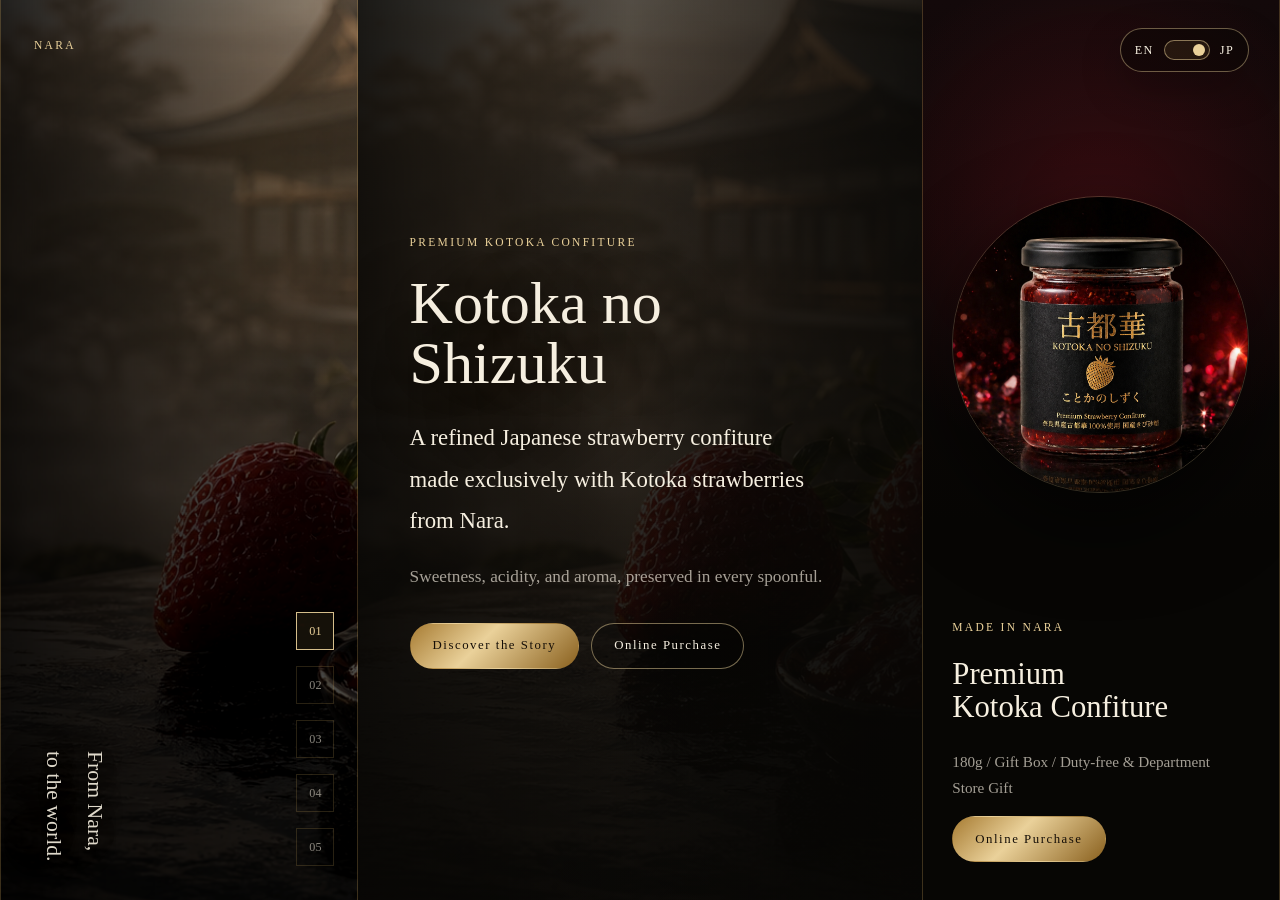
==== en/index.html @ bc909315 "Initial Kotoka landing page" ====
<!doctype html>
<html lang="en">
  <head>
    <meta charset="utf-8" />
    <meta name="viewport" content="width=device-width, initial-scale=1" />
    <title>Kotoka no Shizuku | Premium Japanese Strawberry Confiture</title>
    <meta
      name="description"
      content="A premium Japanese strawberry confiture made exclusively with Kotoka strawberries from Nara."
    />
    <link rel="stylesheet" href="../assets/styles.css" />
  </head>
  <body class="page page-en">
    <div class="site-shell">
      <aside class="side-panel side-panel-left" aria-label="Brand atmosphere">
        <div class="side-visual side-visual-japan"></div>
        <div class="side-shade"></div>
        <div class="left-rail">
          <p class="rail-kicker">NARA</p>
          <p class="vertical-copy">From Nara,<br />to the world.</p>
        </div>
        <nav class="chapter-nav" aria-label="Page sections">
          <a href="#hero" data-nav-target="hero">01</a>
          <a href="#about" data-nav-target="about">02</a>
          <a href="#taste" data-nav-target="taste">03</a>
          <a href="#craft" data-nav-target="craft">04</a>
          <a href="#gift" data-nav-target="gift">05</a>
        </nav>
      </aside>

      <main class="scroll-column" id="content">
        <header class="mobile-topbar" aria-label="Mobile navigation">
          <a class="wordmark-small" href="#hero">Kotoka no Shizuku</a>
          <a class="language-switch" href="../" aria-label="Switch to Japanese">
            <span>EN</span>
            <span class="switch-track is-en" aria-hidden="true"><span></span></span>
            <span>JP</span>
          </a>
        </header>

        <section class="section hero-section observe-section" id="hero" data-section-title="First View">
          <div class="hero-image" aria-hidden="true"></div>
          <div class="section-inner hero-inner">
            <p class="eyebrow">Premium Kotoka Confiture</p>
            <h1>Kotoka no Shizuku</h1>
            <p class="lead">
              A refined Japanese strawberry confiture<br />
              made exclusively with Kotoka strawberries<br />
              from Nara.
            </p>
            <p class="hero-note">Sweetness, acidity, and aroma, preserved in every spoonful.</p>
            <div class="hero-actions" aria-label="Primary actions">
              <a class="button button-primary" href="#about">Discover the Story</a>
              <a class="button button-ghost" href="#purchase">Online Purchase</a>
            </div>
          </div>
        </section>

        <section class="section text-section observe-section" id="about" data-section-title="About Kotoka">
          <div class="section-inner">
            <p class="eyebrow">Chapter 01</p>
            <h2>Nara's signature red fruit.</h2>
            <p>
              Kotoka is a premium strawberry from Nara, known for its deep sweetness,
              bright acidity, and elegant aroma.
            </p>
            <p>
              Kotoka no Shizuku transforms that short seasonal pleasure into a confiture
              that can be enjoyed all year round.
            </p>
          </div>
        </section>

        <section class="section split-copy observe-section" id="taste" data-section-title="Taste">
          <div class="section-inner">
            <p class="eyebrow">Chapter 02</p>
            <h2>Sweetness, acidity, and aroma in balance.</h2>
            <div class="taste-grid">
              <article>
                <span>Sweetness</span>
                <h3>Deep fruit</h3>
                <p>A rich sweetness that remains refined, never heavy.</p>
              </article>
              <article>
                <span>Acidity</span>
                <h3>Clean brightness</h3>
                <p>A clear acidity that gives the red fruit a graceful edge.</p>
              </article>
              <article>
                <span>Aroma</span>
                <h3>Lasting scent</h3>
                <p>A quiet fragrance that opens with every spoonful.</p>
              </article>
            </div>
          </div>
        </section>

        <section class="section text-section observe-section" id="craft" data-section-title="Craft">
          <div class="section-inner">
            <p class="eyebrow">Chapter 03</p>
            <h2>Not simply jam. Not merely sauce.</h2>
            <p>
              This is a crafted expression of Kotoka, designed to draw out a depth
              of flavor that differs from eating the fruit fresh.
            </p>
            <p>
              Made without preservatives, with vanilla essence used only as flavoring,
              and finished at around 35 degrees Brix.
            </p>
          </div>
        </section>

        <section class="section gift-section observe-section" id="gift" data-section-title="Gift">
          <div class="section-inner">
            <p class="eyebrow">Chapter 04</p>
            <h2>A luxury gift from Nara.</h2>
            <p>
              Created for travel, gifting, department stores, duty-free shops, and special
              occasions, Kotoka no Shizuku carries the value of Nara in a single jar.
            </p>
          </div>
        </section>

        <section class="section purchase-section observe-section" id="purchase" data-section-title="Purchase">
          <div class="section-inner">
            <p class="eyebrow">Online / Contact</p>
            <h2>Purchase and inquiries</h2>
            <p>
              Online purchase information, gift inquiries, and retail availability will be announced here.
            </p>
            <div class="info-list">
              <div>
                <span>Product</span>
                <strong>Kotoka no Shizuku 180g</strong>
              </div>
              <div>
                <span>Gift</span>
                <strong>Two-jar gift box</strong>
              </div>
              <div>
                <span>Storage</span>
                <strong>Ambient shipping planned</strong>
              </div>
            </div>
            <a class="button button-primary" href="mailto:info@example.com">Contact</a>
          </div>
        </section>
      </main>

      <aside class="side-panel side-panel-right" aria-label="Product and language">
        <div class="right-topline">
          <a class="language-switch language-switch-desktop" href="../" aria-label="Switch to Japanese">
            <span>EN</span>
            <span class="switch-track is-en" aria-hidden="true"><span></span></span>
            <span>JP</span>
          </a>
        </div>
        <div class="product-stage">
          <img src="../assets/images/product-jar-placeholder.png" alt="Kotoka no Shizuku product visual" />
        </div>
        <div class="product-summary">
          <p class="eyebrow">Made in Nara</p>
          <h2>Premium<br />Kotoka Confiture</h2>
          <p>180g / Gift Box / Duty-free & Department Store Gift</p>
          <a class="button button-primary" href="#purchase">Online Purchase</a>
        </div>
      </aside>
    </div>

    <script src="../assets/app.js"></script>
  </body>
</html>
---- assets/styles.css ----
:root {
  color-scheme: dark;
  --black: #070604;
  --ink: #11100d;
  --paper: #f6efe0;
  --muted: rgba(246, 239, 224, 0.66);
  --soft: rgba(246, 239, 224, 0.82);
  --gold: #c8a35b;
  --gold-bright: #ead19a;
  --red: #9c1725;
  --red-deep: #4d0711;
  --line: rgba(200, 163, 91, 0.28);
  --shadow: 0 28px 90px rgba(0, 0, 0, 0.42);
  --serif-ja: "Yu Mincho", "Hiragino Mincho ProN", "YuMincho", "Noto Serif JP", serif;
  --serif-en: Georgia, "Times New Roman", serif;
  --sans: -apple-system, BlinkMacSystemFont, "Hiragino Sans", "Yu Gothic", sans-serif;
}

* {
  box-sizing: border-box;
}

html {
  background: var(--black);
  scroll-behavior: smooth;
}

body {
  margin: 0;
  min-width: 320px;
  background: var(--black);
  color: var(--paper);
  font-family: var(--serif-ja);
  letter-spacing: 0;
}

a {
  color: inherit;
  text-decoration: none;
}

img {
  display: block;
  max-width: 100%;
}

.site-shell {
  display: grid;
  grid-template-columns: minmax(280px, 28vw) minmax(520px, 44vw) minmax(280px, 28vw);
  height: 100dvh;
  overflow: hidden;
  background:
    radial-gradient(circle at 50% 0%, rgba(144, 20, 30, 0.18), transparent 34rem),
    var(--black);
}

.side-panel {
  position: relative;
  min-height: 100dvh;
  overflow: hidden;
  isolation: isolate;
}

.side-panel::after {
  content: "";
  position: absolute;
  inset: 0;
  border-inline: 1px solid var(--line);
  pointer-events: none;
  z-index: 5;
}

.side-visual {
  position: absolute;
  inset: 0;
  background-position: center;
  background-size: cover;
  transform: scale(1.04);
  filter: saturate(0.9) contrast(1.06);
}

.side-visual-japan {
  background-image:
    linear-gradient(180deg, rgba(0, 0, 0, 0.08), rgba(0, 0, 0, 0.7)),
    url("./images/hero-kotoka-japan.png");
}

.side-shade {
  position: absolute;
  inset: 0;
  background:
    linear-gradient(90deg, rgba(0, 0, 0, 0.86), rgba(0, 0, 0, 0.32)),
    radial-gradient(circle at 74% 18%, rgba(205, 158, 73, 0.14), transparent 18rem);
  z-index: 1;
}

.left-rail {
  position: absolute;
  inset: 34px auto 38px 34px;
  z-index: 3;
  display: flex;
  flex-direction: column;
  justify-content: space-between;
  align-items: flex-start;
}

.rail-kicker,
.eyebrow {
  margin: 0;
  color: var(--gold-bright);
  font-family: var(--serif-en);
  font-size: 0.72rem;
  letter-spacing: 0.2em;
  text-transform: uppercase;
}

.vertical-copy {
  margin: 0;
  writing-mode: vertical-rl;
  color: rgba(246, 239, 224, 0.9);
  font-size: clamp(1.3rem, 1.7vw, 1.9rem);
  line-height: 1.85;
  text-shadow: 0 14px 36px rgba(0, 0, 0, 0.9);
}

.chapter-nav {
  position: absolute;
  right: 24px;
  bottom: 34px;
  z-index: 4;
  display: grid;
  gap: 16px;
}

.chapter-nav a {
  width: 38px;
  height: 38px;
  display: grid;
  place-items: center;
  border: 1px solid rgba(200, 163, 91, 0.2);
  color: rgba(246, 239, 224, 0.55);
  font-family: var(--serif-en);
  font-size: 0.76rem;
  transition: border-color 240ms ease, color 240ms ease, background 240ms ease;
}

.chapter-nav a.is-active {
  border-color: rgba(234, 209, 154, 0.9);
  color: var(--gold-bright);
  background: rgba(200, 163, 91, 0.1);
}

.scroll-column {
  height: 100dvh;
  overflow-y: auto;
  overscroll-behavior: contain;
  scroll-snap-type: y proximity;
  background:
    linear-gradient(rgba(7, 6, 4, 0.72), rgba(7, 6, 4, 0.9)),
    url("./images/dark-washi-bg.png") center / cover;
}

.scroll-column::-webkit-scrollbar {
  width: 8px;
}

.scroll-column::-webkit-scrollbar-track {
  background: rgba(246, 239, 224, 0.03);
}

.scroll-column::-webkit-scrollbar-thumb {
  background: rgba(200, 163, 91, 0.55);
}

.mobile-topbar {
  display: none;
}

.section {
  position: relative;
  min-height: 100dvh;
  display: flex;
  align-items: center;
  padding: clamp(74px, 8vw, 118px) clamp(26px, 4vw, 64px);
  scroll-snap-align: start;
  overflow: hidden;
}

.section-inner {
  position: relative;
  z-index: 2;
  width: min(100%, 620px);
  margin-inline: auto;
}

.hero-section {
  min-height: 100dvh;
}

.hero-image {
  position: absolute;
  inset: 0;
  background:
    linear-gradient(90deg, rgba(7, 6, 4, 0.9), rgba(7, 6, 4, 0.56) 48%, rgba(7, 6, 4, 0.86)),
    linear-gradient(180deg, rgba(7, 6, 4, 0.25), rgba(7, 6, 4, 0.92)),
    url("./images/hero-kotoka-japan.png") center / cover;
  transform: scale(1.02);
}

.hero-inner {
  min-height: 68dvh;
  display: flex;
  flex-direction: column;
  justify-content: center;
  padding-block: 40px;
}

h1,
h2,
h3,
p {
  text-wrap: pretty;
}

h1 {
  margin: 18px 0 0;
  color: var(--paper);
  font-size: clamp(3.8rem, 5.7vw, 6.6rem);
  line-height: 0.96;
  font-weight: 400;
  letter-spacing: 0;
  text-shadow: 0 24px 70px rgba(0, 0, 0, 0.8);
  white-space: nowrap;
}

.page-en h1 {
  max-width: 12ch;
  font-size: clamp(3.4rem, 4.7vw, 5.7rem);
  line-height: 1;
  white-space: normal;
}

rt {
  font-family: var(--sans);
  font-size: 0.18em;
  letter-spacing: 0.08em;
  color: rgba(246, 239, 224, 0.72);
}

h2 {
  margin: 18px 0 26px;
  color: var(--paper);
  font-size: clamp(2.1rem, 3.8vw, 4.6rem);
  line-height: 1.14;
  font-weight: 400;
}

h3 {
  margin: 8px 0 10px;
  font-size: 1.35rem;
  font-weight: 400;
}

p {
  color: var(--soft);
  font-size: clamp(1rem, 1.35vw, 1.18rem);
  line-height: 2.05;
}

.lead {
  margin: 24px 0 0;
  color: var(--paper);
  font-size: clamp(1.18rem, 1.78vw, 1.72rem);
  line-height: 1.82;
}

.hero-note {
  margin: 18px 0 0;
  color: var(--muted);
}

.hero-actions {
  display: flex;
  flex-wrap: wrap;
  gap: 12px;
  margin-top: 28px;
}

.button {
  position: relative;
  display: inline-flex;
  min-height: 46px;
  align-items: center;
  justify-content: center;
  padding: 0 22px;
  border: 1px solid rgba(234, 209, 154, 0.5);
  border-radius: 999px;
  font-family: var(--serif-en);
  font-size: 0.8rem;
  letter-spacing: 0.12em;
  overflow: hidden;
  transition: transform 220ms ease, border-color 220ms ease, background 220ms ease;
}

.button::before {
  content: "";
  position: absolute;
  inset: 0;
  background: linear-gradient(120deg, transparent, rgba(255, 255, 255, 0.18), transparent);
  transform: translateX(-120%);
  transition: transform 520ms ease;
}

.button:hover::before {
  transform: translateX(120%);
}

.button:hover {
  transform: translateY(-2px);
  border-color: rgba(234, 209, 154, 0.88);
}

.button-primary {
  background: linear-gradient(135deg, #a77c33, #ead19a 42%, #8a611f);
  color: #150e07;
  border-color: transparent;
}

.button-ghost {
  background: rgba(7, 6, 4, 0.28);
  color: var(--paper);
}

.text-section,
.gift-section,
.purchase-section {
  background:
    radial-gradient(circle at 92% 12%, rgba(156, 23, 37, 0.14), transparent 22rem),
    linear-gradient(180deg, rgba(255, 255, 255, 0.02), transparent);
  border-top: 1px solid rgba(200, 163, 91, 0.13);
}

.taste-grid {
  display: grid;
  gap: 14px;
  margin-top: 34px;
}

.taste-grid article {
  border-top: 1px solid var(--line);
  padding: 22px 0 12px;
}

.taste-grid span,
.info-list span {
  color: var(--gold);
  font-family: var(--serif-en);
  font-size: 0.72rem;
  letter-spacing: 0.16em;
  text-transform: uppercase;
}

.taste-grid p {
  margin: 0;
  color: var(--muted);
  font-size: 0.98rem;
}

.info-list {
  display: grid;
  gap: 12px;
  margin: 34px 0;
  border-block: 1px solid var(--line);
  padding: 18px 0;
}

.info-list div {
  display: grid;
  grid-template-columns: 120px 1fr;
  gap: 18px;
  align-items: baseline;
}

.info-list strong {
  color: var(--paper);
  font-weight: 400;
}

.side-panel-right {
  background:
    radial-gradient(circle at 50% 24%, rgba(156, 23, 37, 0.28), transparent 16rem),
    linear-gradient(180deg, #13090a, #070604 58%);
  display: grid;
  grid-template-rows: auto 1fr auto;
  padding: 28px clamp(22px, 2.4vw, 42px) 38px;
}

.right-topline {
  display: flex;
  justify-content: flex-end;
  z-index: 4;
}

.language-switch {
  display: inline-flex;
  align-items: center;
  gap: 10px;
  min-height: 44px;
  padding: 0 14px;
  border: 1px solid rgba(234, 209, 154, 0.42);
  border-radius: 999px;
  background: rgba(7, 6, 4, 0.46);
  color: var(--paper);
  font-family: var(--serif-en);
  font-size: 0.76rem;
  letter-spacing: 0.12em;
  box-shadow: 0 16px 40px rgba(0, 0, 0, 0.26);
}

.switch-track {
  position: relative;
  width: 46px;
  height: 20px;
  border: 1px solid rgba(234, 209, 154, 0.52);
  border-radius: 999px;
  background: rgba(200, 163, 91, 0.1);
}

.switch-track span {
  position: absolute;
  top: 3px;
  left: 4px;
  width: 12px;
  height: 12px;
  border-radius: 999px;
  background: var(--gold-bright);
  animation: switch-pulse 2.6s ease 700ms both;
}

.switch-track.is-en span {
  left: 28px;
}

.language-switch:hover .switch-track span {
  transform: translateX(8px);
}

.switch-track.is-en:hover span {
  transform: translateX(-8px);
}

.product-stage {
  align-self: center;
  z-index: 2;
  margin: 22px auto;
  width: min(100%, 390px);
  filter: drop-shadow(0 32px 42px rgba(0, 0, 0, 0.6));
}

.product-stage img {
  width: 100%;
  aspect-ratio: 1 / 1;
  object-fit: cover;
  border-radius: 50%;
  border: 1px solid rgba(234, 209, 154, 0.22);
}

.product-summary {
  position: relative;
  z-index: 3;
}

.product-summary h2 {
  font-family: var(--serif-en);
  font-size: clamp(1.8rem, 2.4vw, 3.1rem);
  line-height: 1.06;
}

.product-summary p:not(.eyebrow) {
  color: var(--muted);
  font-size: 0.95rem;
  line-height: 1.7;
}

.observe-section .section-inner {
  opacity: 0;
  transform: translateY(24px);
  transition: opacity 700ms ease, transform 700ms ease;
}

.observe-section.is-visible .section-inner {
  opacity: 1;
  transform: translateY(0);
}

.hero-section .section-inner {
  transition-delay: 160ms;
}

@keyframes switch-pulse {
  0%,
  100% {
    box-shadow: 0 0 0 rgba(234, 209, 154, 0);
  }
  42% {
    box-shadow: 0 0 22px rgba(234, 209, 154, 0.85);
  }
}

@media (max-width: 1120px) {
  .site-shell {
    grid-template-columns: minmax(230px, 25vw) minmax(460px, 50vw) minmax(230px, 25vw);
  }

  .product-summary h2 {
    font-size: 1.72rem;
  }
}

@media (max-width: 900px) {
  body {
    overflow: auto;
  }

  .site-shell {
    display: block;
    height: auto;
    min-height: 100dvh;
    overflow: visible;
  }

  .side-panel {
    display: none;
  }

  .scroll-column {
    height: auto;
    min-height: 100dvh;
    overflow: visible;
    scroll-snap-type: none;
  }

  .mobile-topbar {
    position: sticky;
    top: 0;
    z-index: 20;
    display: flex;
    justify-content: space-between;
    align-items: center;
    min-height: 66px;
    padding: 10px 16px;
    border-bottom: 1px solid rgba(200, 163, 91, 0.24);
    background: rgba(7, 6, 4, 0.78);
    -webkit-backdrop-filter: blur(16px);
    backdrop-filter: blur(16px);
  }

  .wordmark-small {
    color: var(--paper);
    font-size: 1rem;
  }

  .section {
    min-height: auto;
    padding: 86px 22px;
  }

  .hero-section {
    min-height: calc(100dvh - 66px);
  }

  .hero-inner {
    min-height: calc(100dvh - 180px);
  }

  .hero-image {
    background:
      linear-gradient(180deg, rgba(7, 6, 4, 0.38), rgba(7, 6, 4, 0.9)),
      url("./images/hero-kotoka-japan.png") 58% center / cover;
  }

  h1 {
    font-size: clamp(3rem, 15vw, 4.7rem);
    white-space: nowrap;
  }

  h2 {
    font-size: clamp(2rem, 10vw, 3.1rem);
  }

  .lead {
    font-size: 1.18rem;
    line-height: 1.85;
  }

  .hero-actions {
    flex-direction: column;
    align-items: stretch;
  }

  .button {
    width: 100%;
  }

  .info-list div {
    grid-template-columns: 1fr;
    gap: 6px;
  }
}
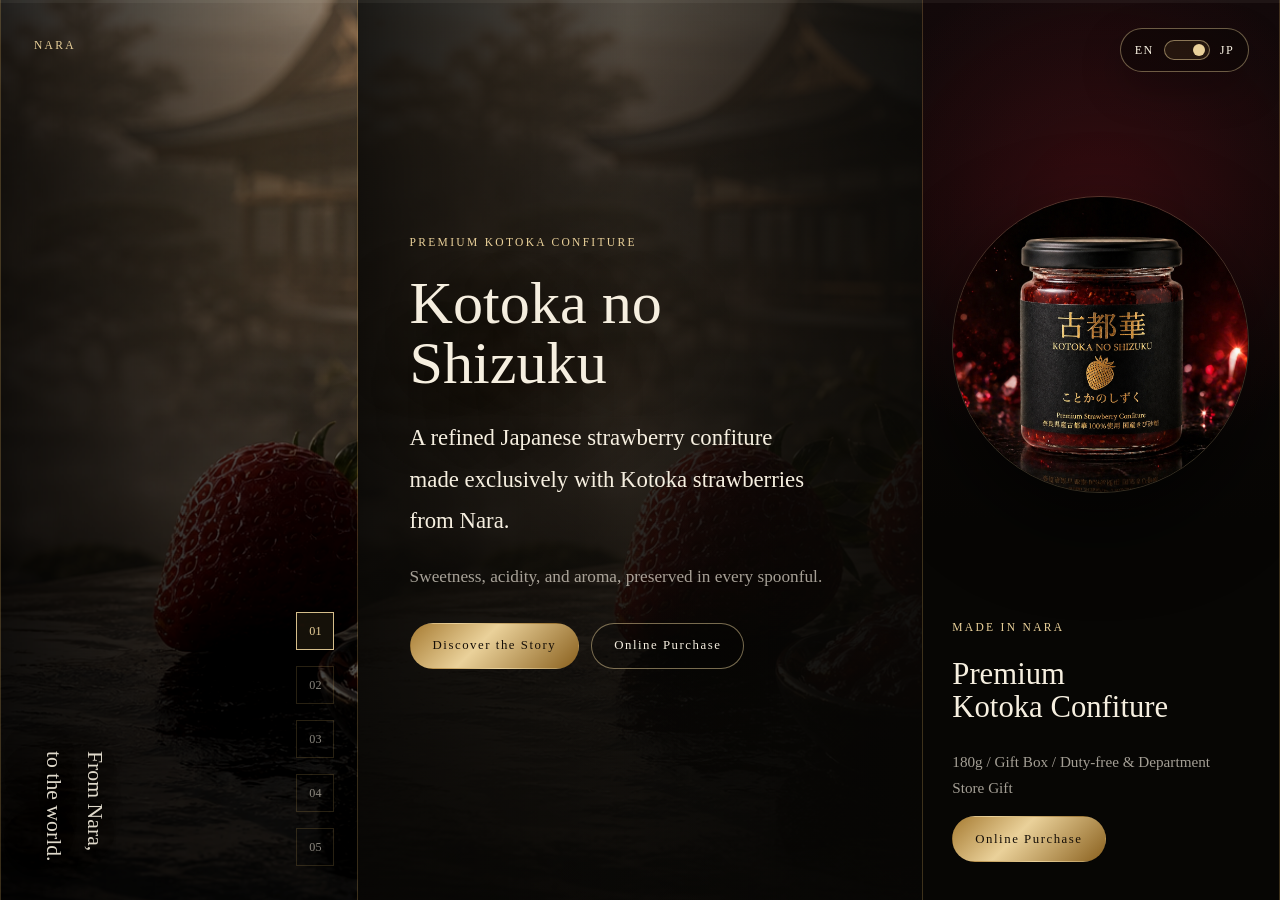
==== commit b6ec50fd: "Add cinematic product opening" ====
--- a/en/index.html
+++ b/en/index.html
@@ -11,7 +11,22 @@
     <link rel="stylesheet" href="../assets/styles.css" />
   </head>
   <body class="page page-en">
+    <div class="opening-cinema" data-opening>
+      <div class="opening-grain" aria-hidden="true"></div>
+      <div class="opening-aura" aria-hidden="true"></div>
+      <div class="opening-ring opening-ring-outer" aria-hidden="true"></div>
+      <div class="opening-ring opening-ring-inner" aria-hidden="true"></div>
+      <div class="opening-packshot" aria-hidden="true"></div>
+      <div class="opening-copy">
+        <span>Premium Kotoka Confiture</span>
+        <strong>Kotoka no Shizuku</strong>
+        <em>The value of Nara, captured in a jar.</em>
+      </div>
+      <button class="opening-skip" type="button" data-opening-skip>Skip</button>
+    </div>
+
     <div class="site-shell">
+      <div class="scroll-progress" aria-hidden="true"><span></span></div>
       <aside class="side-panel side-panel-left" aria-label="Brand atmosphere">
         <div class="side-visual side-visual-japan"></div>
         <div class="side-shade"></div>
--- a/assets/styles.css
+++ b/assets/styles.css
@@ -34,6 +34,10 @@
   letter-spacing: 0;
 }
 
+body.is-opening {
+  overflow: hidden;
+}
+
 a {
   color: inherit;
   text-decoration: none;
@@ -44,7 +48,193 @@
   max-width: 100%;
 }
 
+.opening-cinema {
+  position: fixed;
+  inset: 0;
+  z-index: 100;
+  display: grid;
+  place-items: center;
+  overflow: hidden;
+  background:
+    radial-gradient(circle at 50% 42%, rgba(156, 23, 37, 0.35), transparent 18rem),
+    radial-gradient(circle at 50% 50%, rgba(234, 209, 154, 0.12), transparent 22rem),
+    linear-gradient(120deg, #030202, #150507 48%, #050302);
+  animation: opening-exit 900ms ease 4.55s forwards;
+  isolation: isolate;
+}
+
+.opening-cinema::before,
+.opening-cinema::after {
+  content: "";
+  position: absolute;
+  inset: -20%;
+  pointer-events: none;
+}
+
+.opening-cinema::before {
+  background:
+    linear-gradient(90deg, transparent 0 42%, rgba(234, 209, 154, 0.22) 49%, transparent 56%),
+    linear-gradient(180deg, transparent, rgba(255, 255, 255, 0.08), transparent);
+  transform: translateX(-70%) rotate(8deg);
+  animation: opening-scan 4.1s cubic-bezier(0.2, 0.75, 0.15, 1) 700ms forwards;
+  mix-blend-mode: screen;
+  z-index: 6;
+}
+
+.opening-cinema::after {
+  background-image:
+    radial-gradient(circle, rgba(234, 209, 154, 0.52) 0 1px, transparent 1.6px),
+    radial-gradient(circle, rgba(156, 23, 37, 0.5) 0 1px, transparent 1.8px);
+  background-position: 0 0, 18px 24px;
+  background-size: 86px 86px, 112px 112px;
+  opacity: 0;
+  animation: opening-stars 4.35s ease forwards;
+  z-index: 2;
+}
+
+.opening-grain {
+  position: absolute;
+  inset: 0;
+  background:
+    repeating-linear-gradient(0deg, rgba(255, 255, 255, 0.025) 0 1px, transparent 1px 4px),
+    linear-gradient(90deg, rgba(0, 0, 0, 0.78), transparent 46%, rgba(0, 0, 0, 0.82));
+  opacity: 0.46;
+  z-index: 4;
+}
+
+.opening-aura {
+  position: absolute;
+  width: min(78vw, 980px);
+  aspect-ratio: 1 / 1;
+  border-radius: 50%;
+  background:
+    radial-gradient(circle, rgba(234, 209, 154, 0.22), transparent 35%),
+    conic-gradient(from 140deg, transparent, rgba(156, 23, 37, 0.6), transparent, rgba(234, 209, 154, 0.44), transparent);
+  filter: blur(22px);
+  opacity: 0;
+  transform: scale(0.58) rotate(-18deg);
+  animation: opening-aura 4.9s cubic-bezier(0.2, 0.75, 0.15, 1) forwards;
+  z-index: 1;
+}
+
+.opening-ring {
+  position: absolute;
+  border-radius: 50%;
+  border: 1px solid rgba(234, 209, 154, 0.36);
+  opacity: 0;
+  z-index: 5;
+}
+
+.opening-ring-outer {
+  width: min(60vw, 680px);
+  aspect-ratio: 1 / 1;
+  border-inline-color: rgba(156, 23, 37, 0.42);
+  animation: opening-ring 4.3s cubic-bezier(0.2, 0.75, 0.15, 1) 280ms forwards;
+}
+
+.opening-ring-inner {
+  width: min(42vw, 460px);
+  aspect-ratio: 1 / 1;
+  border-block-color: rgba(234, 209, 154, 0.7);
+  animation: opening-ring 4.1s cubic-bezier(0.2, 0.75, 0.15, 1) 540ms reverse forwards;
+}
+
+.opening-packshot {
+  position: relative;
+  width: min(44vw, 440px);
+  aspect-ratio: 1 / 1;
+  border-radius: 44%;
+  background:
+    radial-gradient(circle at 50% 50%, rgba(0, 0, 0, 0.05), rgba(0, 0, 0, 0.5)),
+    url("./images/product-jar-placeholder.png") center / cover;
+  border: 1px solid rgba(234, 209, 154, 0.32);
+  box-shadow:
+    0 0 0 1px rgba(200, 163, 91, 0.18),
+    0 44px 110px rgba(0, 0, 0, 0.8),
+    0 0 86px rgba(156, 23, 37, 0.28);
+  opacity: 0;
+  transform: translateY(26px) scale(0.72) rotateX(12deg);
+  animation: opening-packshot 4.45s cubic-bezier(0.2, 0.75, 0.15, 1) 180ms forwards;
+  z-index: 7;
+}
+
+.opening-packshot::before,
+.opening-packshot::after {
+  content: "";
+  position: absolute;
+  inset: 8%;
+  border-radius: inherit;
+  pointer-events: none;
+}
+
+.opening-packshot::before {
+  background: linear-gradient(110deg, transparent 10%, rgba(255, 255, 255, 0.32), transparent 36%);
+  transform: translateX(-160%);
+  animation: opening-glint 3.6s ease 900ms forwards;
+  mix-blend-mode: screen;
+}
+
+.opening-packshot::after {
+  border: 1px solid rgba(234, 209, 154, 0.25);
+}
+
+.opening-copy {
+  position: absolute;
+  left: max(24px, 7vw);
+  bottom: max(44px, 9vh);
+  z-index: 8;
+  display: grid;
+  gap: 12px;
+  max-width: min(440px, 78vw);
+  opacity: 0;
+  transform: translateY(20px);
+  animation: opening-copy 3.7s ease 1s forwards;
+}
+
+.opening-copy span {
+  color: var(--gold-bright);
+  font-family: var(--serif-en);
+  font-size: 0.76rem;
+  letter-spacing: 0.24em;
+  text-transform: uppercase;
+}
+
+.opening-copy strong {
+  color: var(--paper);
+  font-size: clamp(2.5rem, 6vw, 5.8rem);
+  font-weight: 400;
+  line-height: 0.98;
+}
+
+.opening-copy em {
+  color: rgba(246, 239, 224, 0.74);
+  font-style: normal;
+  font-size: clamp(0.98rem, 1.6vw, 1.18rem);
+  line-height: 1.8;
+}
+
+.opening-skip {
+  position: absolute;
+  top: 22px;
+  right: 24px;
+  z-index: 9;
+  min-width: 76px;
+  min-height: 38px;
+  border: 1px solid rgba(234, 209, 154, 0.36);
+  border-radius: 999px;
+  background: rgba(7, 6, 4, 0.44);
+  color: var(--paper);
+  font-family: var(--serif-en);
+  letter-spacing: 0.12em;
+  cursor: pointer;
+}
+
+.opening-cinema.is-skipped {
+  animation: opening-exit 280ms ease forwards;
+}
+
 .site-shell {
+  position: relative;
   display: grid;
   grid-template-columns: minmax(280px, 28vw) minmax(520px, 44vw) minmax(280px, 28vw);
   height: 100dvh;
@@ -52,6 +242,26 @@
   background:
     radial-gradient(circle at 50% 0%, rgba(144, 20, 30, 0.18), transparent 34rem),
     var(--black);
+}
+
+.scroll-progress {
+  position: fixed;
+  top: 0;
+  left: 0;
+  z-index: 30;
+  width: 100%;
+  height: 3px;
+  background: rgba(246, 239, 224, 0.05);
+  pointer-events: none;
+}
+
+.scroll-progress span {
+  display: block;
+  width: calc(var(--scroll-progress, 0) * 1%);
+  height: 100%;
+  background: linear-gradient(90deg, var(--red), var(--gold-bright));
+  box-shadow: 0 0 22px rgba(234, 209, 154, 0.5);
+  transition: width 120ms linear;
 }
 
 .side-panel {
@@ -450,11 +660,13 @@
 }
 
 .product-stage {
+  position: relative;
   align-self: center;
   z-index: 2;
   margin: 22px auto;
   width: min(100%, 390px);
   filter: drop-shadow(0 32px 42px rgba(0, 0, 0, 0.6));
+  perspective: 900px;
 }
 
 .product-stage img {
@@ -463,6 +675,25 @@
   object-fit: cover;
   border-radius: 50%;
   border: 1px solid rgba(234, 209, 154, 0.22);
+  transform: rotateX(var(--tilt-y, 0deg)) rotateY(var(--tilt-x, 0deg)) translateZ(0);
+  transition: transform 220ms ease, filter 220ms ease;
+  will-change: transform;
+}
+
+.product-stage::before {
+  content: "";
+  position: absolute;
+  inset: 8% 0 auto;
+  height: 42%;
+  border-radius: 50%;
+  background: radial-gradient(circle, rgba(234, 209, 154, 0.26), transparent 62%);
+  filter: blur(18px);
+  opacity: 0.65;
+  pointer-events: none;
+}
+
+.product-stage:hover img {
+  filter: saturate(1.08) brightness(1.04);
 }
 
 .product-summary {
@@ -504,6 +735,119 @@
   }
   42% {
     box-shadow: 0 0 22px rgba(234, 209, 154, 0.85);
+  }
+}
+
+@keyframes opening-exit {
+  to {
+    opacity: 0;
+    visibility: hidden;
+    pointer-events: none;
+    transform: scale(1.025);
+  }
+}
+
+@keyframes opening-scan {
+  0% {
+    opacity: 0;
+    transform: translateX(-70%) rotate(8deg);
+  }
+  24% {
+    opacity: 1;
+  }
+  100% {
+    opacity: 0;
+    transform: translateX(62%) rotate(8deg);
+  }
+}
+
+@keyframes opening-stars {
+  0% {
+    opacity: 0;
+    transform: translateY(28px) scale(0.98);
+  }
+  28%,
+  78% {
+    opacity: 0.38;
+  }
+  100% {
+    opacity: 0;
+    transform: translateY(-18px) scale(1.04);
+  }
+}
+
+@keyframes opening-aura {
+  0% {
+    opacity: 0;
+    transform: scale(0.58) rotate(-18deg);
+  }
+  22% {
+    opacity: 0.72;
+  }
+  100% {
+    opacity: 0.2;
+    transform: scale(1.18) rotate(28deg);
+  }
+}
+
+@keyframes opening-ring {
+  0% {
+    opacity: 0;
+    transform: scale(0.7) rotate(0deg);
+  }
+  28% {
+    opacity: 0.86;
+  }
+  100% {
+    opacity: 0;
+    transform: scale(1.28) rotate(82deg);
+  }
+}
+
+@keyframes opening-packshot {
+  0% {
+    opacity: 0;
+    transform: translateY(26px) scale(0.72) rotateX(12deg);
+    filter: blur(8px) saturate(0.6);
+  }
+  24% {
+    opacity: 1;
+  }
+  68% {
+    opacity: 1;
+    transform: translateY(0) scale(1) rotateX(0deg);
+    filter: blur(0) saturate(1.08);
+  }
+  100% {
+    opacity: 0.22;
+    transform: translateY(-18px) scale(1.08) rotateX(0deg);
+    filter: blur(1px) saturate(1.05);
+  }
+}
+
+@keyframes opening-glint {
+  0% {
+    transform: translateX(-160%);
+  }
+  58%,
+  100% {
+    transform: translateX(160%);
+  }
+}
+
+@keyframes opening-copy {
+  0% {
+    opacity: 0;
+    transform: translateY(20px);
+  }
+  28%,
+  78% {
+    opacity: 1;
+    transform: translateY(0);
+  }
+  100% {
+    opacity: 0;
+    transform: translateY(-12px);
   }
 }
 
@@ -606,4 +950,48 @@
     grid-template-columns: 1fr;
     gap: 6px;
   }
-}
+
+  .opening-packshot {
+    width: min(72vw, 340px);
+    transform-origin: center;
+  }
+
+  .opening-ring-outer {
+    width: min(88vw, 430px);
+  }
+
+  .opening-ring-inner {
+    width: min(66vw, 310px);
+  }
+
+  .opening-copy {
+    left: 22px;
+    right: 22px;
+    bottom: max(30px, 7vh);
+    max-width: none;
+  }
+
+  .opening-copy strong {
+    font-size: clamp(2.2rem, 13vw, 4rem);
+  }
+
+  .opening-skip {
+    top: 14px;
+    right: 14px;
+  }
+}
+
+@media (prefers-reduced-motion: reduce) {
+  *,
+  *::before,
+  *::after {
+    animation-duration: 0.01ms !important;
+    animation-iteration-count: 1 !important;
+    scroll-behavior: auto !important;
+    transition-duration: 0.01ms !important;
+  }
+
+  .opening-cinema {
+    display: none;
+  }
+}
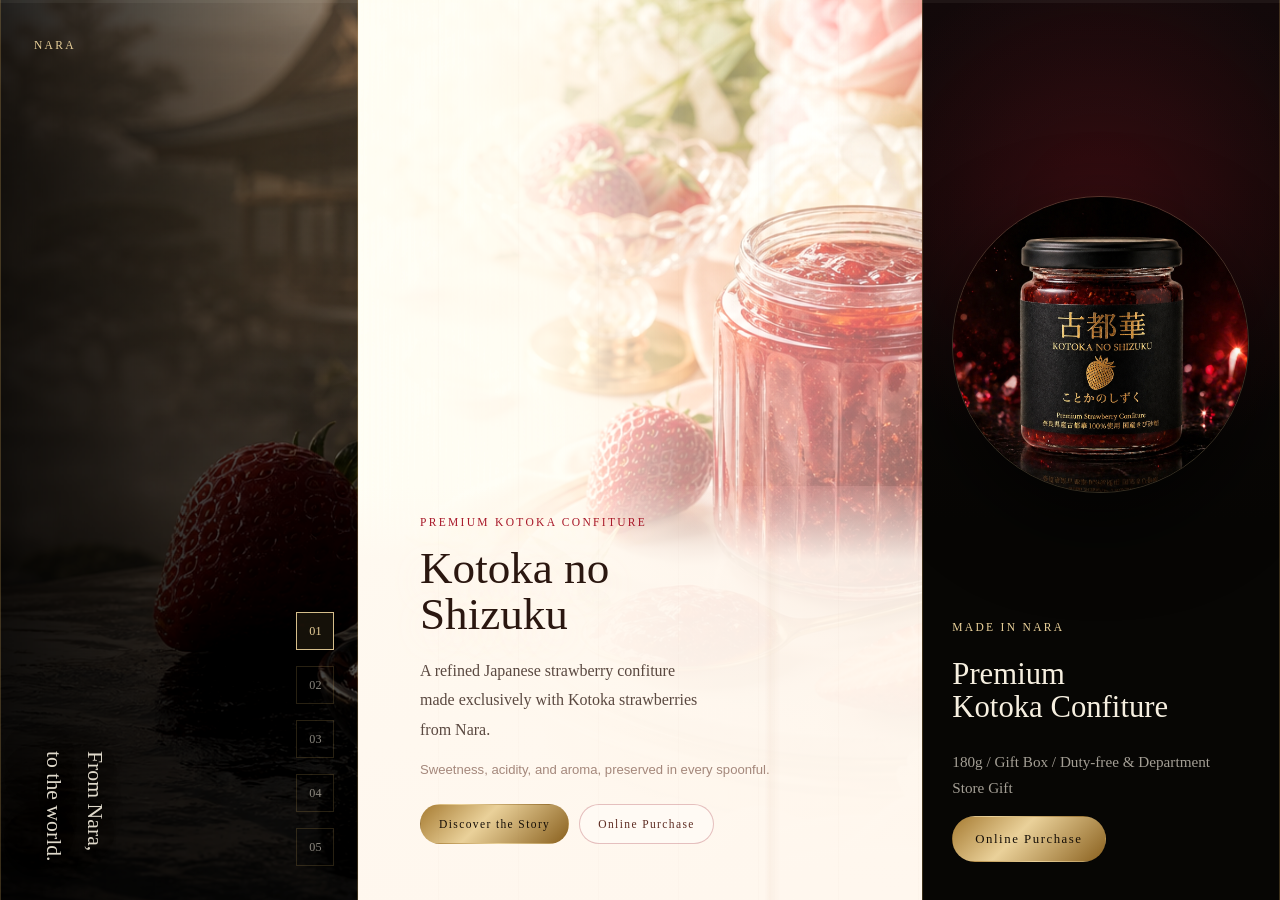
==== commit 0f846d0b: "Refresh LP visuals and opening motion" ====
--- a/en/index.html
+++ b/en/index.html
@@ -11,17 +11,31 @@
     <link rel="stylesheet" href="../assets/styles.css" />
   </head>
   <body class="page page-en">
-    <div class="opening-cinema" data-opening>
+    <div class="opening-cinema" data-opening aria-label="Kotoka no Shizuku opening">
       <div class="opening-grain" aria-hidden="true"></div>
-      <div class="opening-aura" aria-hidden="true"></div>
-      <div class="opening-ring opening-ring-outer" aria-hidden="true"></div>
-      <div class="opening-ring opening-ring-inner" aria-hidden="true"></div>
-      <div class="opening-packshot" aria-hidden="true"></div>
+      <div class="opening-curtain opening-curtain-left" aria-hidden="true"></div>
+      <div class="opening-curtain opening-curtain-right" aria-hidden="true"></div>
+      <div class="opening-timeline" aria-hidden="true">
+        <span>NARA</span>
+        <span>KOTOKA</span>
+        <span>CONFITURE</span>
+      </div>
+      <div class="opening-stage" aria-hidden="true">
+        <div class="opening-orbit opening-orbit-large"></div>
+        <div class="opening-orbit opening-orbit-small"></div>
+        <p class="opening-scene opening-scene-one">Nara's red jewel</p>
+        <figure class="opening-packshot">
+          <span class="opening-glow"></span>
+          <img src="../assets/images/product-jar-placeholder.png" alt="" />
+        </figure>
+        <p class="opening-scene opening-scene-two">365 days of Kotoka</p>
+      </div>
       <div class="opening-copy">
-        <span>Premium Kotoka Confiture</span>
-        <strong>Kotoka no Shizuku</strong>
-        <em>The value of Nara, captured in a jar.</em>
+        <span>From Nara, in one spoon</span>
+        <strong>Aroma, gently unfolding.</strong>
+        <em>A fleeting season, preserved as a lingering spoonful.</em>
       </div>
+      <div class="dock-flash" aria-hidden="true"></div>
       <button class="opening-skip" type="button" data-opening-skip>Skip</button>
     </div>
 
@@ -72,24 +86,40 @@
         </section>
 
         <section class="section text-section observe-section" id="about" data-section-title="About Kotoka">
-          <div class="section-inner">
-            <p class="eyebrow">Chapter 01</p>
-            <h2>Nara's signature red fruit.</h2>
-            <p>
-              Kotoka is a premium strawberry from Nara, known for its deep sweetness,
-              bright acidity, and elegant aroma.
-            </p>
-            <p>
-              Kotoka no Shizuku transforms that short seasonal pleasure into a confiture
-              that can be enjoyed all year round.
-            </p>
+          <div class="section-inner editorial-inner image-right">
+            <div class="copy-block">
+              <p class="eyebrow">Chapter 01</p>
+              <h2>Nara's signature red fruit.</h2>
+              <p>
+                Kotoka is a premium strawberry from Nara, known for its deep sweetness,
+                bright acidity, and elegant aroma.
+              </p>
+              <p>
+                Kotoka no Shizuku transforms that short seasonal pleasure into a confiture
+                that can be enjoyed all year round.
+              </p>
+            </div>
+            <figure class="editorial-photo photo-tall">
+              <img src="../assets/images/luxe-confiture-gift.png" alt="A bright luxury strawberry confiture gift scene" />
+            </figure>
           </div>
         </section>
 
         <section class="section split-copy observe-section" id="taste" data-section-title="Taste">
-          <div class="section-inner">
+          <div class="section-inner wide-inner">
             <p class="eyebrow">Chapter 02</p>
             <h2>Sweetness, acidity, and aroma in balance.</h2>
+            <div class="image-mosaic" aria-label="Visuals expressing the taste of Kotoka no Shizuku">
+              <figure class="mosaic-large">
+                <img src="../assets/images/luxe-confiture-hero.png" alt="A bright luxury strawberry confiture table scene" />
+              </figure>
+              <figure>
+                <img src="../assets/images/luxe-confiture-spoon.png" alt="Strawberry confiture on a gold spoon" />
+              </figure>
+              <figure>
+                <img src="../assets/images/luxe-confiture-gift.png" alt="Strawberry confiture styled as a luxury gift" />
+              </figure>
+            </div>
             <div class="taste-grid">
               <article>
                 <span>Sweetness</span>
@@ -111,53 +141,71 @@
         </section>
 
         <section class="section text-section observe-section" id="craft" data-section-title="Craft">
-          <div class="section-inner">
-            <p class="eyebrow">Chapter 03</p>
-            <h2>Not simply jam. Not merely sauce.</h2>
-            <p>
-              This is a crafted expression of Kotoka, designed to draw out a depth
-              of flavor that differs from eating the fruit fresh.
-            </p>
-            <p>
-              Made without preservatives, with vanilla essence used only as flavoring,
-              and finished at around 35 degrees Brix.
-            </p>
+          <div class="section-inner editorial-inner image-left">
+            <figure class="editorial-photo product-photo">
+              <img src="../assets/images/luxe-confiture-spoon.png" alt="Glossy strawberry confiture texture" />
+            </figure>
+            <div class="copy-block">
+              <p class="eyebrow">Chapter 03</p>
+              <h2>Not simply jam. Not merely sauce.</h2>
+              <p>
+                This is a crafted expression of Kotoka, designed to draw out a depth
+                of flavor that differs from eating the fruit fresh.
+              </p>
+              <p>
+                Made without preservatives, with vanilla essence used only as flavoring,
+                and finished at around 35 degrees Brix.
+              </p>
+            </div>
           </div>
         </section>
 
         <section class="section gift-section observe-section" id="gift" data-section-title="Gift">
-          <div class="section-inner">
+          <div class="section-inner wide-inner">
             <p class="eyebrow">Chapter 04</p>
             <h2>A luxury gift from Nara.</h2>
             <p>
               Created for travel, gifting, department stores, duty-free shops, and special
               occasions, Kotoka no Shizuku carries the value of Nara in a single jar.
             </p>
+            <div class="gift-gallery" aria-label="Luxury gift atmosphere">
+              <figure>
+                <img src="../assets/images/luxe-confiture-gift.png" alt="A feminine luxury gift scene" />
+              </figure>
+              <figure>
+                <img src="../assets/images/luxe-confiture-spoon.png" alt="A spoonful of strawberry confiture" />
+              </figure>
+            </div>
           </div>
         </section>
 
         <section class="section purchase-section observe-section" id="purchase" data-section-title="Purchase">
-          <div class="section-inner">
-            <p class="eyebrow">Online / Contact</p>
-            <h2>Purchase and inquiries</h2>
-            <p>
-              Online purchase information, gift inquiries, and retail availability will be announced here.
-            </p>
-            <div class="info-list">
-              <div>
-                <span>Product</span>
-                <strong>Kotoka no Shizuku 180g</strong>
+          <div class="section-inner purchase-inner">
+            <figure class="purchase-photo">
+              <img src="../assets/images/luxe-confiture-hero.png" alt="A bright table scene with strawberry confiture" />
+            </figure>
+            <div class="copy-block">
+              <p class="eyebrow">Online / Contact</p>
+              <h2>Purchase and inquiries</h2>
+              <p>
+                Online purchase information, gift inquiries, and retail availability will be announced here.
+              </p>
+              <div class="info-list">
+                <div>
+                  <span>Product</span>
+                  <strong>Kotoka no Shizuku 180g</strong>
+                </div>
+                <div>
+                  <span>Gift</span>
+                  <strong>Two-jar gift box</strong>
+                </div>
+                <div>
+                  <span>Storage</span>
+                  <strong>Ambient shipping planned</strong>
+                </div>
               </div>
-              <div>
-                <span>Gift</span>
-                <strong>Two-jar gift box</strong>
-              </div>
-              <div>
-                <span>Storage</span>
-                <strong>Ambient shipping planned</strong>
-              </div>
-            </div>
-            <a class="button button-primary" href="mailto:info@example.com">Contact</a>
+              <a class="button button-primary" href="mailto:info@example.com">Contact</a>
+            </div>
           </div>
         </section>
       </main>
--- a/assets/styles.css
+++ b/assets/styles.css
@@ -2,14 +2,19 @@
   color-scheme: dark;
   --black: #070604;
   --ink: #11100d;
+  --ink-warm: #24180f;
   --paper: #f6efe0;
+  --ivory: #f8edda;
+  --ivory-deep: #ead5b4;
   --muted: rgba(246, 239, 224, 0.66);
   --soft: rgba(246, 239, 224, 0.82);
+  --brown-muted: rgba(36, 24, 15, 0.72);
   --gold: #c8a35b;
   --gold-bright: #ead19a;
   --red: #9c1725;
   --red-deep: #4d0711;
   --line: rgba(200, 163, 91, 0.28);
+  --light-line: rgba(118, 72, 34, 0.18);
   --shadow: 0 28px 90px rgba(0, 0, 0, 0.42);
   --serif-ja: "Yu Mincho", "Hiragino Mincho ProN", "YuMincho", "Noto Serif JP", serif;
   --serif-en: Georgia, "Times New Roman", serif;
@@ -38,6 +43,14 @@
   overflow: hidden;
 }
 
+body.is-opening .site-shell {
+  animation: site-under-opening 7.76s ease both;
+}
+
+body.is-opening-complete .site-shell {
+  opacity: 1;
+}
+
 a {
   color: inherit;
   text-decoration: none;
@@ -49,17 +62,17 @@
 }
 
 .opening-cinema {
+  --opening-dock-x: min(36vw, 462px);
+  --opening-dock-y: -16vh;
+  --opening-dock-scale: 0.62;
   position: fixed;
   inset: 0;
   z-index: 100;
   display: grid;
   place-items: center;
   overflow: hidden;
-  background:
-    radial-gradient(circle at 50% 42%, rgba(156, 23, 37, 0.35), transparent 18rem),
-    radial-gradient(circle at 50% 50%, rgba(234, 209, 154, 0.12), transparent 22rem),
-    linear-gradient(120deg, #030202, #150507 48%, #050302);
-  animation: opening-exit 900ms ease 4.55s forwards;
+  background: transparent;
+  animation: opening-exit 560ms ease 7.76s forwards;
   isolation: isolate;
 }
 
@@ -72,24 +85,27 @@
 }
 
 .opening-cinema::before {
+  inset: -2%;
   background:
-    linear-gradient(90deg, transparent 0 42%, rgba(234, 209, 154, 0.22) 49%, transparent 56%),
-    linear-gradient(180deg, transparent, rgba(255, 255, 255, 0.08), transparent);
-  transform: translateX(-70%) rotate(8deg);
-  animation: opening-scan 4.1s cubic-bezier(0.2, 0.75, 0.15, 1) 700ms forwards;
+    linear-gradient(90deg, rgba(3, 2, 2, 0.54), rgba(3, 2, 2, 0.08) 33%, rgba(3, 2, 2, 0.16) 66%, rgba(3, 2, 2, 0.6)),
+    linear-gradient(180deg, rgba(7, 6, 4, 0.1), rgba(7, 6, 4, 0.26) 55%, rgba(7, 6, 4, 0.78)),
+    url("./images/opening-bg-desktop.png") center / cover;
+  opacity: 1;
+  transform: scale(1.08);
+  animation: opening-landscape 6.7s ease forwards;
+  z-index: 0;
+}
+
+.opening-cinema::after {
+  inset: 0;
+  background:
+    radial-gradient(circle at 50% 48%, transparent 0 18rem, rgba(0, 0, 0, 0.4) 34rem),
+    linear-gradient(90deg, transparent 0 48%, rgba(234, 209, 154, 0.28) 50%, transparent 52%);
+  opacity: 0;
+  transform: translateX(-66%) skewX(-10deg);
+  animation: opening-scan 5.8s cubic-bezier(0.2, 0.75, 0.15, 1) 650ms forwards;
   mix-blend-mode: screen;
-  z-index: 6;
-}
-
-.opening-cinema::after {
-  background-image:
-    radial-gradient(circle, rgba(234, 209, 154, 0.52) 0 1px, transparent 1.6px),
-    radial-gradient(circle, rgba(156, 23, 37, 0.5) 0 1px, transparent 1.8px);
-  background-position: 0 0, 18px 24px;
-  background-size: 86px 86px, 112px 112px;
-  opacity: 0;
-  animation: opening-stars 4.35s ease forwards;
-  z-index: 2;
+  z-index: 7;
 }
 
 .opening-grain {
@@ -97,98 +113,207 @@
   inset: 0;
   background:
     repeating-linear-gradient(0deg, rgba(255, 255, 255, 0.025) 0 1px, transparent 1px 4px),
-    linear-gradient(90deg, rgba(0, 0, 0, 0.78), transparent 46%, rgba(0, 0, 0, 0.82));
-  opacity: 0.46;
-  z-index: 4;
-}
-
-.opening-aura {
-  position: absolute;
-  width: min(78vw, 980px);
+    radial-gradient(circle, rgba(234, 209, 154, 0.38) 0 1px, transparent 1.8px);
+  background-size: auto, 92px 92px;
+  opacity: 0.3;
+  animation: opening-detail-fade 7.45s ease forwards;
+  z-index: 8;
+}
+
+.opening-curtain {
+  display: none;
+}
+
+.opening-curtain-left {
+  left: 0;
+  border-right: 1px solid rgba(234, 209, 154, 0.18);
+  animation: opening-curtain-left 6.6s cubic-bezier(0.18, 0.82, 0.22, 1) forwards;
+}
+
+.opening-curtain-right {
+  right: 0;
+  border-left: 1px solid rgba(234, 209, 154, 0.18);
+  animation: opening-curtain-right 6.6s cubic-bezier(0.18, 0.82, 0.22, 1) forwards;
+}
+
+.opening-timeline {
+  position: absolute;
+  top: clamp(22px, 5vh, 42px);
+  left: 50%;
+  z-index: 10;
+  display: flex;
+  gap: clamp(16px, 4vw, 58px);
+  align-items: center;
+  color: rgba(246, 239, 224, 0.58);
+  font-family: var(--serif-en);
+  font-size: 0.72rem;
+  letter-spacing: 0.26em;
+  text-transform: uppercase;
+  transform: translateX(-50%);
+  animation: opening-timeline 7.15s ease forwards;
+}
+
+.opening-timeline span {
+  position: relative;
+  white-space: nowrap;
+}
+
+.opening-timeline span::after {
+  content: "";
+  position: absolute;
+  left: 0;
+  right: 0.26em;
+  bottom: -10px;
+  height: 1px;
+  background: currentColor;
+  transform: scaleX(0);
+  transform-origin: left;
+  animation: opening-line 2.2s ease forwards;
+}
+
+.opening-timeline span:nth-child(2)::after {
+  animation-delay: 600ms;
+}
+
+.opening-timeline span:nth-child(3)::after {
+  animation-delay: 1.2s;
+}
+
+.opening-stage {
+  position: relative;
+  z-index: 5;
+  display: grid;
+  place-items: center;
+  width: 100%;
+  height: 100%;
+  perspective: 1200px;
+}
+
+.opening-stage::before {
+  content: "";
+  position: absolute;
+  width: min(58vw, 660px);
   aspect-ratio: 1 / 1;
   border-radius: 50%;
   background:
-    radial-gradient(circle, rgba(234, 209, 154, 0.22), transparent 35%),
-    conic-gradient(from 140deg, transparent, rgba(156, 23, 37, 0.6), transparent, rgba(234, 209, 154, 0.44), transparent);
-  filter: blur(22px);
+    radial-gradient(circle, rgba(156, 23, 37, 0.44), transparent 56%),
+    conic-gradient(from 160deg, transparent, rgba(234, 209, 154, 0.3), transparent, rgba(156, 23, 37, 0.5), transparent);
+  filter: blur(18px);
   opacity: 0;
-  transform: scale(0.58) rotate(-18deg);
-  animation: opening-aura 4.9s cubic-bezier(0.2, 0.75, 0.15, 1) forwards;
-  z-index: 1;
-}
-
-.opening-ring {
+  transform: scale(0.72);
+  animation: opening-core 7.35s cubic-bezier(0.16, 0.86, 0.2, 1) forwards;
+}
+
+.opening-orbit {
   position: absolute;
   border-radius: 50%;
-  border: 1px solid rgba(234, 209, 154, 0.36);
+  border: 1px solid rgba(234, 209, 154, 0.22);
   opacity: 0;
-  z-index: 5;
-}
-
-.opening-ring-outer {
-  width: min(60vw, 680px);
+  animation: opening-orbit 7.35s ease forwards;
+}
+
+.opening-orbit-large {
+  width: min(60vw, 700px);
   aspect-ratio: 1 / 1;
   border-inline-color: rgba(156, 23, 37, 0.42);
-  animation: opening-ring 4.3s cubic-bezier(0.2, 0.75, 0.15, 1) 280ms forwards;
-}
-
-.opening-ring-inner {
-  width: min(42vw, 460px);
+}
+
+.opening-orbit-small {
+  width: min(39vw, 450px);
   aspect-ratio: 1 / 1;
-  border-block-color: rgba(234, 209, 154, 0.7);
-  animation: opening-ring 4.1s cubic-bezier(0.2, 0.75, 0.15, 1) 540ms reverse forwards;
+  border-block-color: rgba(234, 209, 154, 0.46);
+  animation-delay: 420ms;
 }
 
 .opening-packshot {
   position: relative;
-  width: min(44vw, 440px);
+  width: min(31vw, 390px);
+  margin: 0;
   aspect-ratio: 1 / 1;
-  border-radius: 44%;
-  background:
-    radial-gradient(circle at 50% 50%, rgba(0, 0, 0, 0.05), rgba(0, 0, 0, 0.5)),
-    url("./images/product-jar-placeholder.png") center / cover;
-  border: 1px solid rgba(234, 209, 154, 0.32);
+  border-radius: 50%;
+  overflow: hidden;
+  background: rgba(6, 4, 3, 0.88);
+  border: 1px solid rgba(234, 209, 154, 0.38);
   box-shadow:
     0 0 0 1px rgba(200, 163, 91, 0.18),
-    0 44px 110px rgba(0, 0, 0, 0.8),
-    0 0 86px rgba(156, 23, 37, 0.28);
+    0 48px 130px rgba(0, 0, 0, 0.86),
+    0 0 110px rgba(156, 23, 37, 0.38);
   opacity: 0;
-  transform: translateY(26px) scale(0.72) rotateX(12deg);
-  animation: opening-packshot 4.45s cubic-bezier(0.2, 0.75, 0.15, 1) 180ms forwards;
-  z-index: 7;
-}
-
-.opening-packshot::before,
+  clip-path: circle(0% at 50% 50%);
+  transform: translateY(34px) scale(1.08) rotateX(10deg);
+  animation: opening-packshot 7.25s cubic-bezier(0.16, 0.86, 0.2, 1) forwards;
+  z-index: 6;
+}
+
+.opening-packshot img {
+  width: 100%;
+  height: 100%;
+  object-fit: cover;
+  transform: scale(1.04);
+  animation: opening-product-drift 7.25s ease forwards;
+}
+
+.opening-packshot::before {
+  content: "";
+  position: absolute;
+  inset: 0;
+  z-index: 2;
+  background:
+    linear-gradient(90deg, rgba(3, 2, 2, 0.72), transparent 35%, transparent 65%, rgba(3, 2, 2, 0.76)),
+    linear-gradient(180deg, rgba(255, 255, 255, 0.14), transparent 28%, transparent 70%, rgba(0, 0, 0, 0.36));
+  pointer-events: none;
+}
+
 .opening-packshot::after {
   content: "";
   position: absolute;
-  inset: 8%;
-  border-radius: inherit;
+  inset: -20%;
+  z-index: 3;
+  background: linear-gradient(112deg, transparent 30%, rgba(255, 255, 255, 0.42), transparent 52%);
+  transform: translateX(-120%);
+  animation: opening-glint 4.8s ease 1.25s forwards;
+  mix-blend-mode: screen;
   pointer-events: none;
 }
 
-.opening-packshot::before {
-  background: linear-gradient(110deg, transparent 10%, rgba(255, 255, 255, 0.32), transparent 36%);
-  transform: translateX(-160%);
-  animation: opening-glint 3.6s ease 900ms forwards;
-  mix-blend-mode: screen;
-}
-
-.opening-packshot::after {
-  border: 1px solid rgba(234, 209, 154, 0.25);
+.opening-glow {
+  position: absolute;
+  inset: auto 14% -16%;
+  height: 42%;
+  border-radius: 50%;
+  background: radial-gradient(circle, rgba(234, 209, 154, 0.36), transparent 68%);
+  filter: blur(18px);
+  z-index: 1;
+}
+
+.opening-scene {
+  display: none;
+}
+
+.opening-scene-one {
+  left: 0;
+  top: 31%;
+  animation: opening-scene-one 5.8s ease forwards;
+}
+
+.opening-scene-two {
+  right: 0;
+  bottom: 28%;
+  animation: opening-scene-two 5.9s ease 1.4s forwards;
 }
 
 .opening-copy {
   position: absolute;
-  left: max(24px, 7vw);
-  bottom: max(44px, 9vh);
-  z-index: 8;
+  left: 50%;
+  bottom: max(44px, 8vh);
+  z-index: 10;
   display: grid;
-  gap: 12px;
-  max-width: min(440px, 78vw);
+  gap: 10px;
+  width: min(760px, calc(100vw - 44px));
   opacity: 0;
-  transform: translateY(20px);
-  animation: opening-copy 3.7s ease 1s forwards;
+  text-align: center;
+  transform: translate(-50%, 22px);
+  animation: opening-copy 7.05s ease 1.05s forwards;
 }
 
 .opening-copy span {
@@ -201,9 +326,10 @@
 
 .opening-copy strong {
   color: var(--paper);
-  font-size: clamp(2.5rem, 6vw, 5.8rem);
+  font-size: clamp(2.4rem, 4.8vw, 4.7rem);
   font-weight: 400;
-  line-height: 0.98;
+  line-height: 1.08;
+  text-shadow: 0 18px 42px rgba(0, 0, 0, 0.68);
 }
 
 .opening-copy em {
@@ -211,6 +337,54 @@
   font-style: normal;
   font-size: clamp(0.98rem, 1.6vw, 1.18rem);
   line-height: 1.8;
+}
+
+.dock-flash {
+  position: absolute;
+  left: 50%;
+  top: 50%;
+  z-index: 13;
+  width: min(31vw, 390px);
+  aspect-ratio: 1 / 1;
+  border-radius: 50%;
+  opacity: 0;
+  pointer-events: none;
+  transform:
+    translate(-50%, -50%)
+    translate(var(--opening-dock-x), var(--opening-dock-y))
+    scale(0.14);
+  background:
+    radial-gradient(circle, rgba(255, 250, 218, 1) 0 7%, rgba(234, 209, 154, 0.86) 8% 17%, rgba(156, 23, 37, 0.46) 30%, transparent 66%),
+    conic-gradient(from 20deg, transparent, rgba(234, 209, 154, 0.62), transparent, rgba(255, 255, 255, 0.46), transparent);
+  box-shadow:
+    0 0 48px rgba(255, 241, 188, 0.9),
+    0 0 110px rgba(234, 209, 154, 0.72),
+    0 0 180px rgba(156, 23, 37, 0.5);
+  mix-blend-mode: screen;
+  animation: dock-flash 7.76s cubic-bezier(0.18, 0.82, 0.18, 1) forwards;
+}
+
+.dock-flash::before,
+.dock-flash::after {
+  content: "";
+  position: absolute;
+  inset: 12%;
+  border-radius: 50%;
+  border: 1px solid rgba(255, 242, 192, 0.72);
+  opacity: 0;
+  transform: scale(0.38);
+  animation: dock-flash-ring 7.76s ease forwards;
+}
+
+.dock-flash::after {
+  inset: 28% -18%;
+  height: 1px;
+  margin-block: auto;
+  border: 0;
+  border-radius: 0;
+  background: linear-gradient(90deg, transparent, rgba(255, 248, 220, 0.95), transparent);
+  transform: scaleX(0.2) rotate(-16deg);
+  animation-name: dock-flash-glint;
 }
 
 .opening-skip {
@@ -227,10 +401,11 @@
   font-family: var(--serif-en);
   letter-spacing: 0.12em;
   cursor: pointer;
+  animation: opening-skip 7.1s ease forwards;
 }
 
 .opening-cinema.is-skipped {
-  animation: opening-exit 280ms ease forwards;
+  animation: opening-exit 540ms ease forwards;
 }
 
 .site-shell {
@@ -366,8 +541,9 @@
   overscroll-behavior: contain;
   scroll-snap-type: y proximity;
   background:
-    linear-gradient(rgba(7, 6, 4, 0.72), rgba(7, 6, 4, 0.9)),
-    url("./images/dark-washi-bg.png") center / cover;
+    radial-gradient(circle at 50% -8%, rgba(156, 23, 37, 0.16), transparent 28rem),
+    linear-gradient(180deg, rgba(255, 250, 238, 0.94), rgba(244, 229, 203, 0.96) 48%, rgba(255, 248, 232, 0.98)),
+    var(--ivory);
 }
 
 .scroll-column::-webkit-scrollbar {
@@ -375,7 +551,7 @@
 }
 
 .scroll-column::-webkit-scrollbar-track {
-  background: rgba(246, 239, 224, 0.03);
+  background: rgba(36, 24, 15, 0.08);
 }
 
 .scroll-column::-webkit-scrollbar-thumb {
@@ -399,30 +575,73 @@
 .section-inner {
   position: relative;
   z-index: 2;
-  width: min(100%, 620px);
+  width: min(100%, 680px);
   margin-inline: auto;
+}
+
+.wide-inner {
+  width: min(100%, 760px);
 }
 
 .hero-section {
   min-height: 100dvh;
+  display: grid;
+  grid-template-rows: minmax(470px, 56dvh) minmax(300px, 44dvh);
+  align-items: stretch;
+  padding: 0;
+  background:
+    radial-gradient(circle at 78% 28%, rgba(255, 157, 160, 0.3), transparent 20rem),
+    linear-gradient(180deg, #fff8ee 0%, #fbe8db 100%);
+  isolation: isolate;
 }
 
 .hero-image {
   position: absolute;
   inset: 0;
   background:
-    linear-gradient(90deg, rgba(7, 6, 4, 0.9), rgba(7, 6, 4, 0.56) 48%, rgba(7, 6, 4, 0.86)),
-    linear-gradient(180deg, rgba(7, 6, 4, 0.25), rgba(7, 6, 4, 0.92)),
-    url("./images/hero-kotoka-japan.png") center / cover;
-  transform: scale(1.02);
+    linear-gradient(90deg, rgba(255, 249, 240, 0.98) 0%, rgba(255, 249, 240, 0.86) 34%, rgba(255, 249, 240, 0.34) 58%, rgba(255, 249, 240, 0.1) 100%),
+    linear-gradient(180deg, rgba(255, 250, 244, 0.16) 0%, rgba(255, 246, 238, 0.36) 58%, rgba(255, 246, 238, 0.96) 100%),
+    url("./images/luxe-confiture-hero.png") 58% center / cover;
+  transform: scale(1.01);
+  filter: saturate(1.03) brightness(1.02);
+  z-index: 0;
+}
+
+.hero-section::before {
+  content: "";
+  position: absolute;
+  inset: auto 0 0;
+  height: 46%;
+  z-index: 1;
+  background:
+    linear-gradient(180deg, transparent, rgba(255, 248, 239, 0.84) 18%, rgba(255, 247, 238, 0.98) 100%),
+    radial-gradient(circle at 88% 0%, rgba(255, 186, 184, 0.24), transparent 16rem);
+  pointer-events: none;
+}
+
+.hero-section::after {
+  content: "";
+  position: absolute;
+  inset: 0;
+  z-index: 2;
+  background:
+    linear-gradient(90deg, transparent 0 72%, rgba(185, 118, 77, 0.12) 73%, transparent 75%),
+    repeating-linear-gradient(90deg, rgba(140, 88, 52, 0.034) 0 1px, transparent 1px 80px);
+  opacity: 0.45;
+  pointer-events: none;
 }
 
 .hero-inner {
-  min-height: 68dvh;
-  display: flex;
-  flex-direction: column;
-  justify-content: center;
-  padding-block: 40px;
+  grid-row: 2;
+  align-self: end;
+  display: grid;
+  gap: 0;
+  width: 100%;
+  max-width: none;
+  min-height: auto;
+  margin: 0;
+  padding: clamp(30px, 4vw, 48px) clamp(34px, 5vw, 62px) clamp(34px, 5vw, 56px);
+  container-type: inline-size;
 }
 
 h1,
@@ -443,10 +662,28 @@
   white-space: nowrap;
 }
 
+.hero-section h1 {
+  max-width: none;
+  margin-top: 10px;
+  color: #2b1710;
+  font-size: 3.05rem;
+  line-height: 1.06;
+  letter-spacing: 0;
+  white-space: nowrap;
+  text-shadow: 0 12px 34px rgba(255, 245, 236, 0.86);
+}
+
 .page-en h1 {
   max-width: 12ch;
   font-size: clamp(3.4rem, 4.7vw, 5.7rem);
   line-height: 1;
+  white-space: normal;
+}
+
+.page-en .hero-section h1 {
+  max-width: 10.5ch;
+  font-size: 2.82rem;
+  line-height: 1.03;
   white-space: normal;
 }
 
@@ -484,9 +721,35 @@
   line-height: 1.82;
 }
 
+.hero-section .lead {
+  max-width: 29em;
+  margin-top: 18px;
+  color: rgba(43, 23, 16, 0.78);
+  font-size: 1rem;
+  line-height: 1.86;
+}
+
+.hero-section .eyebrow {
+  color: #a8192a;
+  text-shadow: 0 8px 24px rgba(255, 244, 236, 0.8);
+}
+
 .hero-note {
   margin: 18px 0 0;
   color: var(--muted);
+}
+
+.hero-note span {
+  display: inline-block;
+}
+
+.hero-section .hero-note {
+  max-width: 30em;
+  margin-top: 14px;
+  color: rgba(93, 48, 34, 0.56);
+  font-family: var(--sans);
+  font-size: 0.82rem;
+  line-height: 1.75;
 }
 
 .hero-actions {
@@ -494,6 +757,23 @@
   flex-wrap: wrap;
   gap: 12px;
   margin-top: 28px;
+}
+
+.hero-section .hero-actions {
+  gap: 10px;
+  margin-top: 22px;
+}
+
+.hero-section .button {
+  min-height: 40px;
+  padding-inline: 18px;
+  font-size: 0.72rem;
+}
+
+.hero-section .button-ghost {
+  background: rgba(255, 255, 255, 0.34);
+  border-color: rgba(156, 23, 37, 0.26);
+  color: #5e2c22;
 }
 
 .button {
@@ -541,29 +821,178 @@
   color: var(--paper);
 }
 
+.section:not(.hero-section) {
+  color: var(--ink-warm);
+}
+
+.section:not(.hero-section) .eyebrow {
+  color: var(--red);
+}
+
+.section:not(.hero-section) h2,
+.section:not(.hero-section) h3 {
+  color: var(--ink-warm);
+  text-shadow: none;
+}
+
+.section:not(.hero-section) h2 {
+  max-width: none;
+  font-size: 2.16rem;
+  line-height: 1.25;
+  letter-spacing: 0;
+  text-wrap: normal;
+}
+
+.section:not(.hero-section) p {
+  color: var(--brown-muted);
+  font-size: 1rem;
+  line-height: 1.92;
+}
+
+.section:not(.hero-section) .button-ghost {
+  border-color: rgba(118, 72, 34, 0.28);
+  color: var(--ink-warm);
+}
+
 .text-section,
+.split-copy,
 .gift-section,
 .purchase-section {
   background:
-    radial-gradient(circle at 92% 12%, rgba(156, 23, 37, 0.14), transparent 22rem),
-    linear-gradient(180deg, rgba(255, 255, 255, 0.02), transparent);
-  border-top: 1px solid rgba(200, 163, 91, 0.13);
+    linear-gradient(180deg, rgba(255, 252, 247, 0.94), rgba(255, 239, 232, 0.88)),
+    radial-gradient(circle at 84% 10%, rgba(255, 162, 165, 0.18), transparent 18rem),
+    radial-gradient(circle at 12% 88%, rgba(218, 171, 93, 0.14), transparent 17rem);
+  border-top: 1px solid rgba(190, 124, 92, 0.16);
+}
+
+.text-section::before,
+.split-copy::before,
+.gift-section::before,
+.purchase-section::before {
+  content: "";
+  position: absolute;
+  inset: 0;
+  background:
+    linear-gradient(90deg, rgba(255, 255, 255, 0.42), transparent 24%, transparent 78%, rgba(211, 134, 116, 0.08)),
+    repeating-linear-gradient(90deg, rgba(172, 112, 76, 0.03) 0 1px, transparent 1px 22px);
+  pointer-events: none;
+}
+
+.editorial-inner {
+  display: grid;
+  gap: clamp(20px, 3vw, 34px);
+  align-items: center;
+}
+
+.editorial-inner.image-left {
+  align-items: stretch;
+}
+
+.copy-block {
+  position: relative;
+  z-index: 2;
+}
+
+.editorial-photo,
+.image-mosaic figure,
+.gift-gallery figure,
+.purchase-photo {
+  position: relative;
+  margin: 0;
+  overflow: hidden;
+  border: 1px solid rgba(190, 124, 92, 0.22);
+  border-radius: 8px;
+  background: #fff7ef;
+  box-shadow:
+    0 26px 68px rgba(126, 67, 47, 0.16),
+    0 1px 0 rgba(255, 255, 255, 0.72) inset;
+}
+
+.editorial-photo::after,
+.image-mosaic figure::after,
+.gift-gallery figure::after,
+.purchase-photo::after {
+  content: "";
+  position: absolute;
+  inset: 0;
+  background:
+    linear-gradient(180deg, rgba(255, 255, 255, 0.18), transparent 30%),
+    radial-gradient(circle at 76% 18%, rgba(234, 209, 154, 0.18), transparent 16rem);
+  pointer-events: none;
+}
+
+.editorial-photo img,
+.image-mosaic img,
+.gift-gallery img,
+.purchase-photo img {
+  width: 100%;
+  height: 100%;
+  object-fit: cover;
+  transform: scale(1.015);
+}
+
+.photo-tall {
+  aspect-ratio: 1.48 / 1;
+}
+
+.product-photo {
+  aspect-ratio: 1.7 / 1;
+}
+
+.product-photo img {
+  object-position: center;
+}
+
+.image-mosaic {
+  display: grid;
+  grid-template-columns: 1.1fr 0.9fr;
+  grid-auto-rows: minmax(136px, 20vh);
+  gap: 14px;
+  margin: 28px 0 30px;
+}
+
+.image-mosaic .mosaic-large {
+  grid-row: span 2;
+}
+
+.gift-gallery {
+  display: grid;
+  grid-template-columns: minmax(0, 1.25fr) minmax(160px, 0.75fr);
+  gap: 14px;
+  margin-top: 32px;
+}
+
+.gift-gallery figure {
+  min-height: 250px;
+}
+
+.gift-gallery figure:last-child img {
+  object-position: center;
+}
+
+.purchase-inner {
+  display: grid;
+  gap: 28px;
+}
+
+.purchase-photo {
+  aspect-ratio: 16 / 9;
 }
 
 .taste-grid {
   display: grid;
-  gap: 14px;
+  gap: 0;
   margin-top: 34px;
 }
 
 .taste-grid article {
-  border-top: 1px solid var(--line);
-  padding: 22px 0 12px;
+  border-top: 1px solid rgba(118, 72, 34, 0.2);
+  padding: 18px 0 18px;
 }
 
 .taste-grid span,
 .info-list span {
-  color: var(--gold);
+  color: var(--red);
   font-family: var(--serif-en);
   font-size: 0.72rem;
   letter-spacing: 0.16em;
@@ -572,15 +1001,16 @@
 
 .taste-grid p {
   margin: 0;
-  color: var(--muted);
-  font-size: 0.98rem;
+  color: rgba(36, 24, 15, 0.66);
+  font-size: 0.95rem;
+  line-height: 1.78;
 }
 
 .info-list {
   display: grid;
   gap: 12px;
   margin: 34px 0;
-  border-block: 1px solid var(--line);
+  border-block: 1px solid rgba(118, 72, 34, 0.2);
   padding: 18px 0;
 }
 
@@ -592,7 +1022,7 @@
 }
 
 .info-list strong {
-  color: var(--paper);
+  color: var(--ink-warm);
   font-weight: 400;
 }
 
@@ -669,6 +1099,18 @@
   perspective: 900px;
 }
 
+body.is-opening .product-stage {
+  animation: product-stage-under-opening 7.76s ease both;
+}
+
+body.is-opening-complete .product-stage {
+  opacity: 1;
+}
+
+body.is-opening .right-topline {
+  opacity: 0;
+}
+
 .product-stage img {
   width: 100%;
   aspect-ratio: 1 / 1;
@@ -747,107 +1189,358 @@
   }
 }
 
+@keyframes site-under-opening {
+  0%,
+  76% {
+    opacity: 0;
+    filter: brightness(0.72);
+  }
+  92%,
+  100% {
+    opacity: 1;
+    filter: brightness(1);
+  }
+}
+
+@keyframes opening-landscape {
+  0% {
+    opacity: 0;
+    transform: scale(1.12);
+  }
+  18%,
+  80% {
+    opacity: 1;
+  }
+  90% {
+    opacity: 0.48;
+  }
+  100% {
+    opacity: 0;
+    transform: scale(1.02);
+  }
+}
+
+@keyframes opening-detail-fade {
+  0%,
+  78% {
+    opacity: 0.3;
+  }
+  100% {
+    opacity: 0;
+  }
+}
+
 @keyframes opening-scan {
   0% {
     opacity: 0;
-    transform: translateX(-70%) rotate(8deg);
+    transform: translateX(-66%) skewX(-10deg);
   }
   24% {
+    opacity: 0.72;
+  }
+  100% {
+    opacity: 0;
+    transform: translateX(66%) skewX(-10deg);
+  }
+}
+
+@keyframes opening-curtain-left {
+  0% {
+    transform: translateX(0);
+  }
+  22% {
+    transform: translateX(0);
+  }
+  100% {
+    transform: translateX(-74%);
+  }
+}
+
+@keyframes opening-curtain-right {
+  0% {
+    transform: translateX(0);
+  }
+  22% {
+    transform: translateX(0);
+  }
+  100% {
+    transform: translateX(74%);
+  }
+}
+
+@keyframes opening-timeline {
+  0%,
+  10% {
+    opacity: 0;
+    transform: translate(-50%, -10px);
+  }
+  24%,
+  70% {
     opacity: 1;
-  }
-  100% {
-    opacity: 0;
-    transform: translateX(62%) rotate(8deg);
-  }
-}
-
-@keyframes opening-stars {
+    transform: translate(-50%, 0);
+  }
+  100% {
+    opacity: 0;
+    transform: translate(-50%, -8px);
+  }
+}
+
+@keyframes opening-line {
   0% {
-    opacity: 0;
-    transform: translateY(28px) scale(0.98);
-  }
-  28%,
-  78% {
-    opacity: 0.38;
-  }
-  100% {
-    opacity: 0;
-    transform: translateY(-18px) scale(1.04);
-  }
-}
-
-@keyframes opening-aura {
+    transform: scaleX(0);
+  }
+  100% {
+    transform: scaleX(1);
+  }
+}
+
+@keyframes opening-core {
   0% {
     opacity: 0;
-    transform: scale(0.58) rotate(-18deg);
-  }
-  22% {
-    opacity: 0.72;
-  }
-  100% {
-    opacity: 0.2;
-    transform: scale(1.18) rotate(28deg);
-  }
-}
-
-@keyframes opening-ring {
-  0% {
-    opacity: 0;
-    transform: scale(0.7) rotate(0deg);
-  }
-  28% {
-    opacity: 0.86;
-  }
-  100% {
-    opacity: 0;
-    transform: scale(1.28) rotate(82deg);
+    transform: scale(0.72) rotate(-16deg);
+  }
+  26% {
+    opacity: 0.76;
+  }
+  72% {
+    opacity: 0.46;
+  }
+  90% {
+    opacity: 0.16;
+  }
+  100% {
+    opacity: 0;
+    transform: scale(1.12) rotate(20deg);
+  }
+}
+
+@keyframes opening-orbit {
+  0%,
+  18% {
+    opacity: 0;
+    transform: scale(0.74) rotate(0deg);
+  }
+  42% {
+    opacity: 0.82;
+  }
+  82% {
+    opacity: 0.16;
+  }
+  100% {
+    opacity: 0;
+    transform: scale(1.2) rotate(78deg);
   }
 }
 
 @keyframes opening-packshot {
   0% {
     opacity: 0;
-    transform: translateY(26px) scale(0.72) rotateX(12deg);
-    filter: blur(8px) saturate(0.6);
-  }
-  24% {
+    clip-path: circle(0% at 50% 50%);
+    transform: translateY(34px) scale(1.08) rotateX(10deg);
+    filter: blur(10px) saturate(0.68);
+  }
+  18% {
+    opacity: 0;
+    clip-path: circle(0% at 50% 50%);
+  }
+  36% {
     opacity: 1;
-  }
-  68% {
+    clip-path: circle(72% at 50% 50%);
+  }
+  78% {
     opacity: 1;
     transform: translateY(0) scale(1) rotateX(0deg);
     filter: blur(0) saturate(1.08);
   }
   100% {
-    opacity: 0.22;
-    transform: translateY(-18px) scale(1.08) rotateX(0deg);
-    filter: blur(1px) saturate(1.05);
+    opacity: 0;
+    clip-path: circle(72% at 50% 50%);
+    transform: translate(var(--opening-dock-x), var(--opening-dock-y)) scale(calc(var(--opening-dock-scale) * 0.34)) rotateX(0deg);
+    filter: blur(0.6px) saturate(1.08) brightness(1.42);
+  }
+}
+
+@keyframes opening-product-drift {
+  0%,
+  20% {
+    transform: scale(1.14) translateY(8px);
+  }
+  78%,
+  100% {
+    transform: scale(1.02) translateY(0);
   }
 }
 
 @keyframes opening-glint {
   0% {
-    transform: translateX(-160%);
-  }
-  58%,
-  100% {
-    transform: translateX(160%);
+    transform: translateX(-120%);
+  }
+  54%,
+  100% {
+    transform: translateX(120%);
+  }
+}
+
+@keyframes opening-scene-one {
+  0%,
+  10% {
+    opacity: 0;
+    transform: translateX(-18px);
+  }
+  26%,
+  44% {
+    opacity: 1;
+    transform: translateX(0);
+  }
+  62%,
+  100% {
+    opacity: 0;
+    transform: translateX(12px);
+  }
+}
+
+@keyframes opening-scene-two {
+  0%,
+  18% {
+    opacity: 0;
+    transform: translateX(18px);
+  }
+  40%,
+  72% {
+    opacity: 1;
+    transform: translateX(0);
+  }
+  100% {
+    opacity: 0;
+    transform: translateX(-10px);
   }
 }
 
 @keyframes opening-copy {
   0% {
     opacity: 0;
-    transform: translateY(20px);
-  }
-  28%,
-  78% {
+    transform: translate(-50%, 22px);
+  }
+  28% {
+    opacity: 0;
+    transform: translate(-50%, 22px);
+  }
+  44%,
+  62% {
     opacity: 1;
-    transform: translateY(0);
-  }
-  100% {
-    opacity: 0;
-    transform: translateY(-12px);
+    transform: translate(-50%, 0);
+  }
+  74% {
+    opacity: 0;
+    transform: translate(-50%, -18px);
+  }
+  100% {
+    opacity: 0;
+    transform: translate(-50%, -18px);
+  }
+}
+
+@keyframes opening-skip {
+  0%,
+  76% {
+    opacity: 1;
+  }
+  100% {
+    opacity: 0;
+  }
+}
+
+@keyframes dock-flash {
+  0%,
+  86% {
+    opacity: 0;
+    transform:
+      translate(-50%, -50%)
+      translate(var(--opening-dock-x), var(--opening-dock-y))
+      scale(0.14);
+    filter: blur(4px);
+  }
+  91% {
+    opacity: 0.96;
+    transform:
+      translate(-50%, -50%)
+      translate(var(--opening-dock-x), var(--opening-dock-y))
+      scale(0.34);
+    filter: blur(0);
+  }
+  95% {
+    opacity: 0.72;
+    transform:
+      translate(-50%, -50%)
+      translate(var(--opening-dock-x), var(--opening-dock-y))
+      scale(0.8);
+    filter: blur(2px);
+  }
+  100% {
+    opacity: 0;
+    transform:
+      translate(-50%, -50%)
+      translate(var(--opening-dock-x), var(--opening-dock-y))
+      scale(1.28);
+    filter: blur(8px);
+  }
+}
+
+@keyframes dock-flash-ring {
+  0%,
+  87% {
+    opacity: 0;
+    transform: scale(0.36);
+  }
+  93% {
+    opacity: 0.9;
+    transform: scale(0.68);
+  }
+  100% {
+    opacity: 0;
+    transform: scale(1.5);
+  }
+}
+
+@keyframes dock-flash-glint {
+  0%,
+  88% {
+    opacity: 0;
+    transform: scaleX(0.12) rotate(-16deg);
+  }
+  92% {
+    opacity: 1;
+    transform: scaleX(1.08) rotate(-16deg);
+  }
+  100% {
+    opacity: 0;
+    transform: scaleX(1.46) rotate(-16deg);
+  }
+}
+
+@keyframes product-stage-under-opening {
+  0%,
+  89% {
+    opacity: 0;
+    transform: scale(0.22);
+    filter: drop-shadow(0 0 0 rgba(234, 209, 154, 0));
+  }
+  92% {
+    opacity: 0;
+    transform: scale(0.28);
+    filter: drop-shadow(0 0 34px rgba(234, 209, 154, 0.4));
+  }
+  96% {
+    opacity: 1;
+    transform: scale(1.13);
+    filter:
+      drop-shadow(0 0 44px rgba(234, 209, 154, 0.52))
+      drop-shadow(0 34px 54px rgba(0, 0, 0, 0.68));
+  }
+  100% {
+    opacity: 1;
+    transform: scale(1);
+    filter: drop-shadow(0 32px 42px rgba(0, 0, 0, 0.6));
   }
 }
 
@@ -864,6 +1557,12 @@
 @media (max-width: 900px) {
   body {
     overflow: auto;
+  }
+
+  .opening-cinema {
+    --opening-dock-x: 0;
+    --opening-dock-y: -2vh;
+    --opening-dock-scale: 0.88;
   }
 
   .site-shell {
@@ -910,17 +1609,25 @@
   }
 
   .hero-section {
-    min-height: calc(100dvh - 66px);
+    min-height: calc(100svh - 66px);
+    grid-template-rows: minmax(280px, 45svh) auto;
+    padding: 0;
   }
 
   .hero-inner {
-    min-height: calc(100dvh - 180px);
+    min-height: auto;
+    padding: 26px 22px 34px;
   }
 
   .hero-image {
     background:
-      linear-gradient(180deg, rgba(7, 6, 4, 0.38), rgba(7, 6, 4, 0.9)),
-      url("./images/hero-kotoka-japan.png") 58% center / cover;
+      linear-gradient(180deg, rgba(255, 249, 240, 0.04) 0%, rgba(255, 249, 240, 0.18) 44%, rgba(255, 247, 238, 0.88) 70%, rgba(255, 247, 238, 1) 100%),
+      linear-gradient(90deg, rgba(255, 249, 240, 0.84), rgba(255, 249, 240, 0.22) 62%),
+      url("./images/luxe-confiture-gift.png") center 32% / cover;
+  }
+
+  .hero-section::before {
+    height: 48%;
   }
 
   h1 {
@@ -928,8 +1635,32 @@
     white-space: nowrap;
   }
 
+  .hero-section h1 {
+    max-width: none;
+    font-size: 2.52rem;
+    line-height: 1.04;
+    white-space: nowrap;
+  }
+
+  .page-en .hero-section h1 {
+    max-width: 9.4ch;
+    font-size: 2.34rem;
+    white-space: normal;
+  }
+
   h2 {
     font-size: clamp(2rem, 10vw, 3.1rem);
+  }
+
+  .section:not(.hero-section) h2 {
+    font-size: 1.92rem;
+    line-height: 1.28;
+    max-width: none;
+  }
+
+  .section:not(.hero-section) p {
+    font-size: 0.96rem;
+    line-height: 1.86;
   }
 
   .lead {
@@ -937,11 +1668,26 @@
     line-height: 1.85;
   }
 
+  .hero-section .lead {
+    margin-top: 16px;
+    font-size: 0.98rem;
+    line-height: 1.82;
+  }
+
+  .hero-section .hero-note {
+    margin-top: 12px;
+    font-size: 0.75rem;
+  }
+
   .hero-actions {
     flex-direction: column;
     align-items: stretch;
   }
 
+  .hero-section .hero-actions {
+    margin-top: 18px;
+  }
+
   .button {
     width: 100%;
   }
@@ -951,28 +1697,103 @@
     gap: 6px;
   }
 
+  .image-mosaic,
+  .gift-gallery {
+    grid-template-columns: 1fr;
+    grid-auto-rows: auto;
+  }
+
+  .image-mosaic .mosaic-large {
+    grid-row: auto;
+  }
+
+  .image-mosaic figure,
+  .gift-gallery figure,
+  .editorial-photo,
+  .purchase-photo {
+    min-height: 220px;
+  }
+
+  .photo-tall,
+  .product-photo,
+  .purchase-photo {
+    aspect-ratio: 4 / 3;
+  }
+
+  .opening-timeline {
+    top: 68px;
+    width: calc(100vw - 44px);
+    justify-content: space-between;
+    gap: 8px;
+    font-size: 0.58rem;
+    letter-spacing: 0.14em;
+  }
+
+  .opening-curtain {
+    width: 56%;
+  }
+
+  .opening-cinema::before {
+    background:
+      linear-gradient(90deg, rgba(3, 2, 2, 0.58), rgba(3, 2, 2, 0.1) 48%, rgba(3, 2, 2, 0.58)),
+      linear-gradient(180deg, rgba(7, 6, 4, 0.16), rgba(7, 6, 4, 0.34) 54%, rgba(7, 6, 4, 0.8)),
+      url("./images/opening-bg-mobile.png") center / cover;
+  }
+
+  .opening-stage {
+    width: 100vw;
+    height: 72dvh;
+    padding: 72px 20px 150px;
+  }
+
+  .opening-stage::before {
+    width: 92vw;
+  }
+
+  .opening-orbit-large {
+    width: 92vw;
+  }
+
+  .opening-orbit-small {
+    width: 68vw;
+  }
+
   .opening-packshot {
-    width: min(72vw, 340px);
+    width: min(76vw, 340px);
+    border-radius: 50%;
     transform-origin: center;
   }
 
-  .opening-ring-outer {
-    width: min(88vw, 430px);
-  }
-
-  .opening-ring-inner {
-    width: min(66vw, 310px);
+  .dock-flash {
+    width: min(76vw, 340px);
+  }
+
+  .opening-scene {
+    font-size: 0.62rem;
+    letter-spacing: 0.16em;
+  }
+
+  .opening-scene-one {
+    top: 20%;
+    left: 22px;
+  }
+
+  .opening-scene-two {
+    right: 22px;
+    bottom: 18%;
   }
 
   .opening-copy {
-    left: 22px;
-    right: 22px;
+    left: 50%;
+    right: auto;
     bottom: max(30px, 7vh);
+    width: calc(100vw - 44px);
     max-width: none;
+    text-align: center;
   }
 
   .opening-copy strong {
-    font-size: clamp(2.2rem, 13vw, 4rem);
+    font-size: clamp(2.1rem, 12vw, 4rem);
   }
 
   .opening-skip {
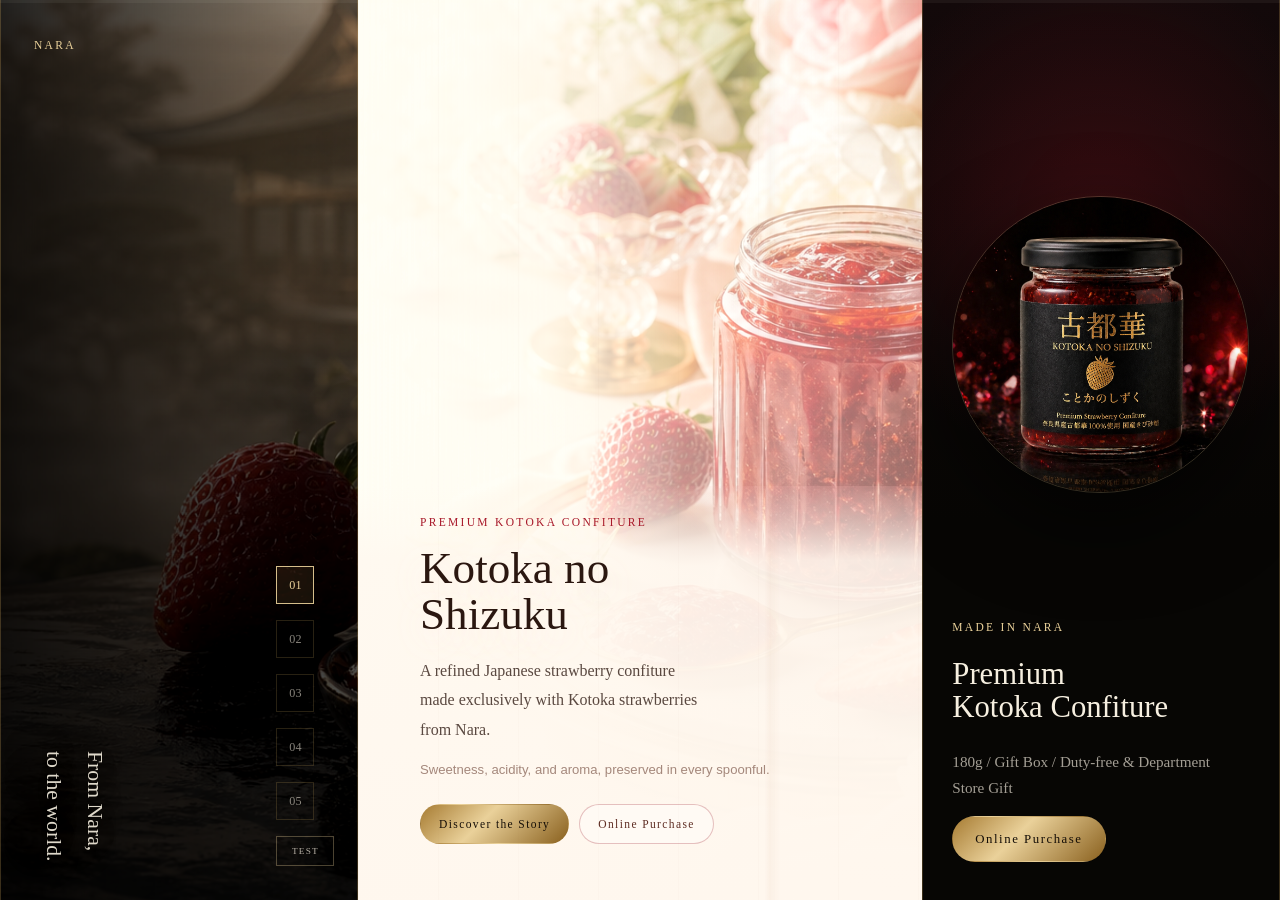
==== commit 58edf50c: "Add mobile B test page" ====
--- a/en/index.html
+++ b/en/index.html
@@ -12,6 +12,15 @@
   </head>
   <body class="page page-en">
     <div class="opening-cinema" data-opening aria-label="Kotoka no Shizuku opening">
+      <video
+        class="opening-mobile-video"
+        src="../assets/videos/kotoka-mobile-opening.mp4"
+        aria-hidden="true"
+        autoplay
+        muted
+        playsinline
+        preload="auto"
+      ></video>
       <div class="opening-grain" aria-hidden="true"></div>
       <div class="opening-curtain opening-curtain-left" aria-hidden="true"></div>
       <div class="opening-curtain opening-curtain-right" aria-hidden="true"></div>
@@ -32,7 +41,7 @@
       </div>
       <div class="opening-copy">
         <span>From Nara, in one spoon</span>
-        <strong>Aroma, gently unfolding.</strong>
+        <strong><span>Aroma,</span><span>gently unfolding.</span></strong>
         <em>A fleeting season, preserved as a lingering spoonful.</em>
       </div>
       <div class="dock-flash" aria-hidden="true"></div>
@@ -54,17 +63,21 @@
           <a href="#taste" data-nav-target="taste">03</a>
           <a href="#craft" data-nav-target="craft">04</a>
           <a href="#gift" data-nav-target="gift">05</a>
+          <a class="test-page-link" href="../mobile-b/" aria-label="Test page">TEST</a>
         </nav>
       </aside>
 
       <main class="scroll-column" id="content">
         <header class="mobile-topbar" aria-label="Mobile navigation">
           <a class="wordmark-small" href="#hero">Kotoka no Shizuku</a>
-          <a class="language-switch" href="../" aria-label="Switch to Japanese">
-            <span>EN</span>
-            <span class="switch-track is-en" aria-hidden="true"><span></span></span>
-            <span>JP</span>
-          </a>
+          <div class="mobile-topbar-actions">
+            <a class="mobile-test-link" href="../mobile-b/">Test Page</a>
+            <a class="language-switch" href="../" aria-label="Switch to Japanese">
+              <span>EN</span>
+              <span class="switch-track is-en" aria-hidden="true"><span></span></span>
+              <span>JP</span>
+            </a>
+          </div>
         </header>
 
         <section class="section hero-section observe-section" id="hero" data-section-title="First View">
@@ -154,7 +167,7 @@
               </p>
               <p>
                 Made without preservatives, with vanilla essence used only as flavoring,
-                and finished at around 35 degrees Brix.
+                and finished at around 38 degrees Brix.
               </p>
             </div>
           </div>
@@ -212,6 +225,7 @@
 
       <aside class="side-panel side-panel-right" aria-label="Product and language">
         <div class="right-topline">
+          <a class="test-page-pill" href="../mobile-b/">Test Page</a>
           <a class="language-switch language-switch-desktop" href="../" aria-label="Switch to Japanese">
             <span>EN</span>
             <span class="switch-track is-en" aria-hidden="true"><span></span></span>
--- a/assets/styles.css
+++ b/assets/styles.css
@@ -120,6 +120,10 @@
   z-index: 8;
 }
 
+.opening-mobile-video {
+  display: none;
+}
+
 .opening-curtain {
   display: none;
 }
@@ -316,7 +320,7 @@
   animation: opening-copy 7.05s ease 1.05s forwards;
 }
 
-.opening-copy span {
+.opening-copy > span {
   color: var(--gold-bright);
   font-family: var(--serif-en);
   font-size: 0.76rem;
@@ -325,11 +329,22 @@
 }
 
 .opening-copy strong {
+  display: inline-flex;
+  justify-content: center;
+  gap: 0.18em;
   color: var(--paper);
   font-size: clamp(2.4rem, 4.8vw, 4.7rem);
   font-weight: 400;
   line-height: 1.08;
   text-shadow: 0 18px 42px rgba(0, 0, 0, 0.68);
+}
+
+.opening-copy strong span {
+  display: block;
+}
+
+.page-en .opening-copy strong span + span::before {
+  content: "";
 }
 
 .opening-copy em {
@@ -535,6 +550,24 @@
   background: rgba(200, 163, 91, 0.1);
 }
 
+.chapter-nav a.test-page-link {
+  width: 58px;
+  height: 30px;
+  justify-self: end;
+  border-color: rgba(234, 209, 154, 0.32);
+  color: rgba(246, 239, 224, 0.72);
+  font-size: 0.58rem;
+  letter-spacing: 0.12em;
+}
+
+.chapter-nav a.test-page-link:hover,
+.test-page-pill:hover,
+.mobile-test-link:hover {
+  border-color: rgba(234, 209, 154, 0.86);
+  color: var(--gold-bright);
+  background: rgba(200, 163, 91, 0.14);
+}
+
 .scroll-column {
   height: 100dvh;
   overflow-y: auto;
@@ -560,6 +593,12 @@
 
 .mobile-topbar {
   display: none;
+}
+
+.mobile-topbar-actions {
+  display: inline-flex;
+  align-items: center;
+  gap: 8px;
 }
 
 .section {
@@ -1037,8 +1076,33 @@
 
 .right-topline {
   display: flex;
+  align-items: center;
   justify-content: flex-end;
+  gap: 10px;
   z-index: 4;
+}
+
+.test-page-pill,
+.mobile-test-link {
+  display: inline-flex;
+  align-items: center;
+  justify-content: center;
+  border: 1px solid rgba(234, 209, 154, 0.34);
+  border-radius: 999px;
+  background: rgba(7, 6, 4, 0.34);
+  color: rgba(246, 239, 224, 0.76);
+  font-family: var(--serif-jp);
+  font-weight: 700;
+  letter-spacing: 0.08em;
+  text-decoration: none;
+  box-shadow: 0 16px 36px rgba(0, 0, 0, 0.2);
+  transition: border-color 240ms ease, color 240ms ease, background 240ms ease;
+}
+
+.test-page-pill {
+  min-height: 44px;
+  padding: 0 14px;
+  font-size: 0.7rem;
 }
 
 .language-switch {
@@ -1561,8 +1625,30 @@
 
   .opening-cinema {
     --opening-dock-x: 0;
-    --opening-dock-y: -2vh;
-    --opening-dock-scale: 0.88;
+    --opening-dock-y: -6vh;
+    --opening-dock-scale: 0.72;
+    background: #fff8ef;
+    animation: none;
+  }
+
+  body.is-opening .site-shell {
+    opacity: 1;
+    animation: none;
+  }
+
+  .opening-cinema.is-skipped {
+    animation: mobile-opening-exit 760ms cubic-bezier(0.22, 0.9, 0.28, 1) forwards;
+  }
+
+  .opening-mobile-video {
+    position: absolute;
+    inset: 0;
+    z-index: 21;
+    display: block;
+    width: 100%;
+    height: 100%;
+    object-fit: cover;
+    background: #070604;
   }
 
   .site-shell {
@@ -1603,6 +1689,40 @@
     font-size: 1rem;
   }
 
+  .mobile-topbar-actions {
+    max-width: calc(100% - 132px);
+  }
+
+  .mobile-test-link {
+    min-height: 34px;
+    padding: 0 10px;
+    font-size: 0.65rem;
+    white-space: nowrap;
+  }
+
+  .mobile-topbar .language-switch {
+    min-height: 34px;
+    padding: 0 10px;
+    gap: 7px;
+    font-size: 0.66rem;
+  }
+
+  .mobile-topbar .switch-track {
+    width: 36px;
+    height: 18px;
+  }
+
+  .mobile-topbar .switch-track span {
+    top: 3px;
+    left: 4px;
+    width: 10px;
+    height: 10px;
+  }
+
+  .mobile-topbar .switch-track.is-en span {
+    left: 22px;
+  }
+
   .section {
     min-height: auto;
     padding: 86px 22px;
@@ -1721,12 +1841,7 @@
   }
 
   .opening-timeline {
-    top: 68px;
-    width: calc(100vw - 44px);
-    justify-content: space-between;
-    gap: 8px;
-    font-size: 0.58rem;
-    letter-spacing: 0.14em;
+    display: none;
   }
 
   .opening-curtain {
@@ -1734,43 +1849,102 @@
   }
 
   .opening-cinema::before {
+    display: none;
+    inset: 0;
     background:
-      linear-gradient(90deg, rgba(3, 2, 2, 0.58), rgba(3, 2, 2, 0.1) 48%, rgba(3, 2, 2, 0.58)),
-      linear-gradient(180deg, rgba(7, 6, 4, 0.16), rgba(7, 6, 4, 0.34) 54%, rgba(7, 6, 4, 0.8)),
-      url("./images/opening-bg-mobile.png") center / cover;
+      linear-gradient(180deg, rgba(255, 249, 240, 0.08), rgba(255, 246, 239, 0.24) 46%, rgba(255, 246, 239, 0.9) 100%),
+      linear-gradient(90deg, rgba(255, 247, 238, 0.58), transparent 36%, rgba(255, 247, 238, 0.22)),
+      url("./images/opening-bg-mobile-luxe.png") center / cover;
+    transform: scale(1.04);
+    animation: mobile-opening-landscape 5.45s ease forwards;
+  }
+
+  .opening-cinema::after {
+    display: none;
+    z-index: 4;
+    background:
+      radial-gradient(circle at 50% 43%, rgba(255, 252, 244, 0) 0 7rem, rgba(255, 245, 235, 0.48) 15rem, rgba(255, 247, 238, 0.84) 100%),
+      linear-gradient(180deg, rgba(255, 247, 238, 0.08), rgba(255, 247, 238, 0.46) 78%, rgba(255, 247, 238, 0.9));
+    mix-blend-mode: normal;
+    transform: none;
+    animation: mobile-opening-veil 5.45s ease forwards;
+  }
+
+  .opening-grain {
+    display: none;
+    background:
+      radial-gradient(circle, rgba(255, 255, 255, 0.85) 0 1px, transparent 1.8px),
+      radial-gradient(circle, rgba(218, 171, 93, 0.3) 0 1px, transparent 2px);
+    background-size: 78px 78px, 116px 116px;
+    opacity: 0.16;
+    animation: mobile-opening-sparkle 5.45s ease forwards;
   }
 
   .opening-stage {
+    display: none;
     width: 100vw;
-    height: 72dvh;
-    padding: 72px 20px 150px;
+    height: 100dvh;
+    padding: 0 24px 18vh;
+    transform: translateY(-4vh);
   }
 
   .opening-stage::before {
-    width: 92vw;
+    width: min(82vw, 350px);
+    background:
+      radial-gradient(circle, rgba(255, 246, 218, 0.96), rgba(234, 209, 154, 0.24) 38%, transparent 67%),
+      conic-gradient(from 180deg, transparent, rgba(255, 187, 174, 0.5), transparent, rgba(234, 209, 154, 0.36), transparent);
+    filter: blur(18px);
+    animation: mobile-opening-aura 5.45s ease forwards;
   }
 
   .opening-orbit-large {
-    width: 92vw;
+    display: none;
   }
 
   .opening-orbit-small {
-    width: 68vw;
+    display: none;
   }
 
   .opening-packshot {
-    width: min(76vw, 340px);
-    border-radius: 50%;
+    width: min(68vw, 292px);
+    border-radius: 26px;
+    clip-path: inset(0 round 26px);
+    border-color: rgba(234, 209, 154, 0.52);
+    box-shadow:
+      0 0 0 1px rgba(255, 255, 255, 0.36),
+      0 28px 70px rgba(91, 27, 24, 0.24),
+      0 0 68px rgba(255, 196, 183, 0.28);
     transform-origin: center;
+    animation: mobile-opening-packshot 5.45s cubic-bezier(0.18, 0.82, 0.18, 1) forwards;
+  }
+
+  .opening-packshot img {
+    animation: mobile-opening-product 5.45s ease forwards;
+  }
+
+  .opening-packshot::before {
+    background:
+      linear-gradient(180deg, rgba(255, 255, 255, 0.12), transparent 32%, rgba(0, 0, 0, 0.22)),
+      linear-gradient(90deg, rgba(0, 0, 0, 0.24), transparent 28%, transparent 72%, rgba(0, 0, 0, 0.24));
+  }
+
+  .opening-packshot::after {
+    animation: mobile-opening-glint 4.6s ease 900ms forwards;
+  }
+
+  .opening-glow {
+    background: radial-gradient(circle, rgba(255, 232, 178, 0.42), transparent 68%);
   }
 
   .dock-flash {
-    width: min(76vw, 340px);
+    display: none;
+    top: 43%;
+    width: min(74vw, 310px);
+    animation: mobile-dock-flash 5.45s cubic-bezier(0.18, 0.82, 0.18, 1) forwards;
   }
 
   .opening-scene {
-    font-size: 0.62rem;
-    letter-spacing: 0.16em;
+    display: none;
   }
 
   .opening-scene-one {
@@ -1784,21 +1958,233 @@
   }
 
   .opening-copy {
+    display: none;
     left: 50%;
     right: auto;
-    bottom: max(30px, 7vh);
+    bottom: max(44px, 7.4vh);
     width: calc(100vw - 44px);
     max-width: none;
     text-align: center;
+    gap: 8px;
+    animation: mobile-opening-copy 5.45s ease forwards;
+  }
+
+  .opening-copy > span {
+    color: #a8192a;
+    font-size: 0.64rem;
+    letter-spacing: 0.18em;
+    text-shadow: 0 8px 20px rgba(255, 247, 238, 0.9);
   }
 
   .opening-copy strong {
-    font-size: clamp(2.1rem, 12vw, 4rem);
+    display: grid;
+    gap: 0;
+    color: #2b1710;
+    font-size: clamp(2rem, 10vw, 2.65rem);
+    line-height: 1.08;
+    text-shadow: 0 14px 30px rgba(255, 247, 238, 0.92);
+  }
+
+  .page-en .opening-copy strong span + span::before {
+    content: "";
+  }
+
+  .opening-copy em {
+    color: rgba(93, 48, 34, 0.72);
+    font-size: 0.82rem;
+    line-height: 1.64;
+    text-shadow: 0 8px 18px rgba(255, 247, 238, 0.9);
   }
 
   .opening-skip {
     top: 14px;
     right: 14px;
+    z-index: 30;
+    min-width: 66px;
+    min-height: 34px;
+    background: rgba(255, 248, 239, 0.42);
+    color: #3a2118;
+    border-color: rgba(156, 23, 37, 0.22);
+    animation: mobile-opening-skip 5.1s ease forwards;
+  }
+}
+
+@keyframes mobile-site-under-opening {
+  0%,
+  72% {
+    opacity: 0;
+    filter: brightness(1.04);
+  }
+  100% {
+    opacity: 1;
+    filter: brightness(1);
+  }
+}
+
+@keyframes mobile-opening-exit {
+  to {
+    opacity: 0;
+    visibility: hidden;
+    pointer-events: none;
+    transform: scale(1.012);
+  }
+}
+
+@keyframes mobile-opening-landscape {
+  0% {
+    opacity: 0;
+    transform: scale(1.08) translateY(2.4vh);
+    filter: blur(6px) saturate(0.9);
+  }
+  18%,
+  76% {
+    opacity: 1;
+    filter: blur(0) saturate(1.04);
+  }
+  100% {
+    opacity: 0;
+    transform: scale(1.01) translateY(-1vh);
+    filter: blur(1px) saturate(1.04);
+  }
+}
+
+@keyframes mobile-opening-veil {
+  0%,
+  18% {
+    opacity: 0.38;
+  }
+  46%,
+  78% {
+    opacity: 0.18;
+  }
+  100% {
+    opacity: 0.86;
+  }
+}
+
+@keyframes mobile-opening-sparkle {
+  0%,
+  18% {
+    opacity: 0;
+    transform: translateY(10px);
+  }
+  36%,
+  78% {
+    opacity: 0.18;
+  }
+  100% {
+    opacity: 0;
+    transform: translateY(-24px);
+  }
+}
+
+@keyframes mobile-opening-aura {
+  0%,
+  18% {
+    opacity: 0;
+    transform: scale(0.72) rotate(-14deg);
+  }
+  36%,
+  70% {
+    opacity: 0.82;
+  }
+  100% {
+    opacity: 0;
+    transform: scale(1.28) rotate(18deg);
+  }
+}
+
+@keyframes mobile-opening-packshot {
+  0%,
+  14% {
+    opacity: 0;
+    clip-path: inset(18% 48% 18% 48% round 26px);
+    transform: translateY(32px) scale(0.84);
+    filter: blur(8px) saturate(0.82);
+  }
+  34% {
+    opacity: 1;
+    clip-path: inset(0 round 26px);
+    transform: translateY(0) scale(1);
+    filter: blur(0) saturate(1.08);
+  }
+  68% {
+    opacity: 1;
+    transform: translateY(-2px) scale(1.02);
+    filter: blur(0) saturate(1.08);
+  }
+  100% {
+    opacity: 0;
+    clip-path: inset(0 round 26px);
+    transform: translateY(-18vh) scale(0.72);
+    filter: blur(0.8px) saturate(1.08) brightness(1.3);
+  }
+}
+
+@keyframes mobile-opening-product {
+  0%,
+  20% {
+    transform: scale(1.1) translateY(8px);
+  }
+  68%,
+  100% {
+    transform: scale(1.02) translateY(0);
+  }
+}
+
+@keyframes mobile-opening-glint {
+  0% {
+    transform: translateX(-130%);
+  }
+  48%,
+  100% {
+    transform: translateX(130%);
+  }
+}
+
+@keyframes mobile-opening-copy {
+  0%,
+  35% {
+    opacity: 0;
+    transform: translate(-50%, 18px);
+  }
+  48%,
+  78% {
+    opacity: 1;
+    transform: translate(-50%, 0);
+  }
+  100% {
+    opacity: 0;
+    transform: translate(-50%, -14px);
+  }
+}
+
+@keyframes mobile-dock-flash {
+  0%,
+  78% {
+    opacity: 0;
+    transform: translate(-50%, -50%) scale(0.18);
+    filter: blur(5px);
+  }
+  88% {
+    opacity: 0.9;
+    transform: translate(-50%, -50%) scale(0.58);
+    filter: blur(0);
+  }
+  100% {
+    opacity: 0;
+    transform: translate(-50%, -50%) scale(1.35);
+    filter: blur(10px);
+  }
+}
+
+@keyframes mobile-opening-skip {
+  0%,
+  74% {
+    opacity: 1;
+  }
+  100% {
+    opacity: 0;
   }
 }
 
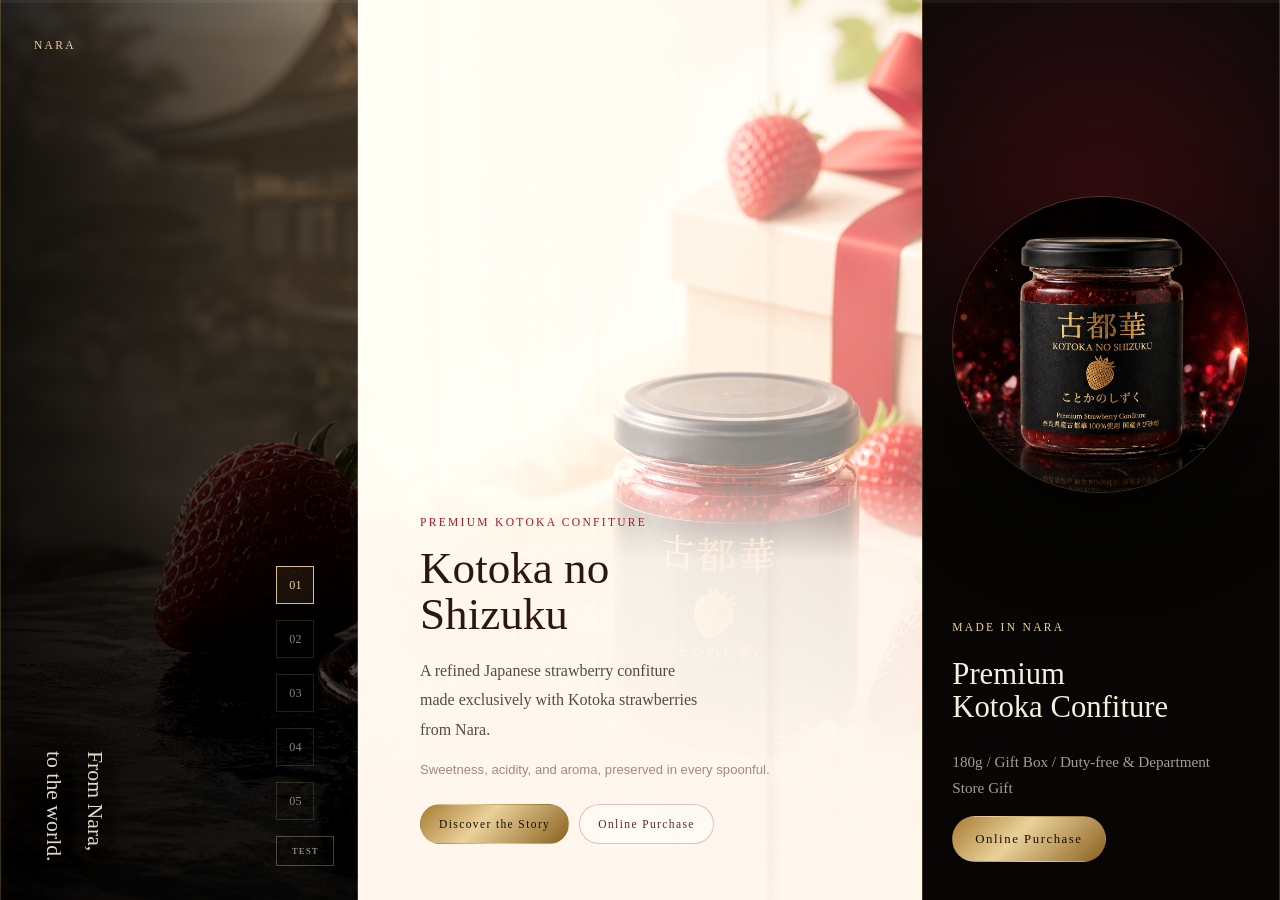
==== commit 8fb68771: "Apply client visual corrections" ====
--- a/en/index.html
+++ b/en/index.html
@@ -113,7 +113,7 @@
               </p>
             </div>
             <figure class="editorial-photo photo-tall">
-              <img src="../assets/images/luxe-confiture-gift.png" alt="A bright luxury strawberry confiture gift scene" />
+              <img src="../assets/images/mobile-b-bright-gift.png" alt="Kotoka no Shizuku with black cap and black label in a gift box scene" />
             </figure>
           </div>
         </section>
@@ -124,13 +124,13 @@
             <h2>Sweetness, acidity, and aroma in balance.</h2>
             <div class="image-mosaic" aria-label="Visuals expressing the taste of Kotoka no Shizuku">
               <figure class="mosaic-large">
-                <img src="../assets/images/luxe-confiture-hero.png" alt="A bright luxury strawberry confiture table scene" />
-              </figure>
-              <figure>
-                <img src="../assets/images/luxe-confiture-spoon.png" alt="Strawberry confiture on a gold spoon" />
-              </figure>
-              <figure>
-                <img src="../assets/images/luxe-confiture-gift.png" alt="Strawberry confiture styled as a luxury gift" />
+                <img src="../assets/images/mobile-b-bright-food.png" alt="Kotoka no Shizuku styled for a breakfast table" />
+              </figure>
+              <figure>
+                <img src="../assets/images/mobile-b-bright-hero.png" alt="Kotoka no Shizuku with strawberries and a black cap" />
+              </figure>
+              <figure>
+                <img src="../assets/images/mobile-b-duty-free.png" alt="Kotoka no Shizuku in a premium duty-free gift scene" />
               </figure>
             </div>
             <div class="taste-grid">
@@ -150,13 +150,25 @@
                 <p>A quiet fragrance that opens with every spoonful.</p>
               </article>
             </div>
+            <div class="use-grid" aria-label="Ways to enjoy Kotoka no Shizuku">
+              <article>
+                <span>Ice Cream</span>
+                <h3>Over ice cream</h3>
+                <p>A spoonful over vanilla brings out the fragrance of Kotoka against cool cream.</p>
+              </article>
+              <article>
+                <span>Meat Dish</span>
+                <h3>For roasted meat</h3>
+                <p>Pair it with red wine or balsamic for duck or pork, balancing fat with fruit and acidity.</p>
+              </article>
+            </div>
           </div>
         </section>
 
         <section class="section text-section observe-section" id="craft" data-section-title="Craft">
           <div class="section-inner editorial-inner image-left">
             <figure class="editorial-photo product-photo">
-              <img src="../assets/images/luxe-confiture-spoon.png" alt="Glossy strawberry confiture texture" />
+              <img src="../assets/images/product-jar-placeholder.png" alt="Kotoka no Shizuku product image with black cap and black label" />
             </figure>
             <div class="copy-block">
               <p class="eyebrow">Chapter 03</p>
@@ -183,10 +195,10 @@
             </p>
             <div class="gift-gallery" aria-label="Luxury gift atmosphere">
               <figure>
-                <img src="../assets/images/luxe-confiture-gift.png" alt="A feminine luxury gift scene" />
-              </figure>
-              <figure>
-                <img src="../assets/images/luxe-confiture-spoon.png" alt="A spoonful of strawberry confiture" />
+                <img src="../assets/images/mobile-b-duty-free.png" alt="Black and gold gift scene with Kotoka no Shizuku and a gift bag" />
+              </figure>
+              <figure>
+                <img src="../assets/images/mobile-b-bright-gift.png" alt="Kotoka no Shizuku in a bright gift box scene" />
               </figure>
             </div>
           </div>
@@ -195,7 +207,7 @@
         <section class="section purchase-section observe-section" id="purchase" data-section-title="Purchase">
           <div class="section-inner purchase-inner">
             <figure class="purchase-photo">
-              <img src="../assets/images/luxe-confiture-hero.png" alt="A bright table scene with strawberry confiture" />
+              <img src="../assets/images/mobile-b-duty-free.png" alt="Kotoka no Shizuku presented as a department-store and duty-free gift" />
             </figure>
             <div class="copy-block">
               <p class="eyebrow">Online / Contact</p>
--- a/assets/styles.css
+++ b/assets/styles.css
@@ -640,7 +640,7 @@
   background:
     linear-gradient(90deg, rgba(255, 249, 240, 0.98) 0%, rgba(255, 249, 240, 0.86) 34%, rgba(255, 249, 240, 0.34) 58%, rgba(255, 249, 240, 0.1) 100%),
     linear-gradient(180deg, rgba(255, 250, 244, 0.16) 0%, rgba(255, 246, 238, 0.36) 58%, rgba(255, 246, 238, 0.96) 100%),
-    url("./images/luxe-confiture-hero.png") 58% center / cover;
+    url("./images/mobile-b-bright-hero.png") 58% center / cover;
   transform: scale(1.01);
   filter: saturate(1.03) brightness(1.02);
   z-index: 0;
@@ -1045,6 +1045,57 @@
   line-height: 1.78;
 }
 
+.use-grid {
+  display: grid;
+  grid-template-columns: repeat(2, minmax(0, 1fr));
+  gap: 14px;
+  margin-top: 22px;
+}
+
+.use-grid article {
+  position: relative;
+  overflow: hidden;
+  padding: 22px;
+  border: 1px solid rgba(156, 23, 37, 0.18);
+  border-radius: 8px;
+  background:
+    linear-gradient(135deg, rgba(255, 255, 255, 0.86), rgba(255, 239, 232, 0.72)),
+    radial-gradient(circle at 100% 0%, rgba(156, 23, 37, 0.1), transparent 11rem);
+  box-shadow: 0 18px 42px rgba(126, 67, 47, 0.1);
+}
+
+.use-grid article::after {
+  content: "";
+  position: absolute;
+  top: 18px;
+  right: 20px;
+  width: 42px;
+  height: 1px;
+  background: linear-gradient(90deg, transparent, rgba(156, 23, 37, 0.52));
+}
+
+.use-grid span {
+  color: var(--red);
+  font-family: var(--serif-en);
+  font-size: 0.7rem;
+  letter-spacing: 0.16em;
+  text-transform: uppercase;
+}
+
+.use-grid h3 {
+  margin: 10px 0 8px;
+  color: var(--ink-warm);
+  font-size: 1.16rem;
+  line-height: 1.34;
+}
+
+.use-grid p {
+  margin: 0;
+  color: rgba(36, 24, 15, 0.66);
+  font-size: 0.92rem;
+  line-height: 1.78;
+}
+
 .info-list {
   display: grid;
   gap: 12px;
@@ -1080,6 +1131,42 @@
   justify-content: flex-end;
   gap: 10px;
   z-index: 4;
+}
+
+.type-switcher {
+  display: inline-flex;
+  align-items: center;
+  overflow: hidden;
+  border: 1px solid rgba(234, 209, 154, 0.34);
+  border-radius: 999px;
+  background: rgba(7, 6, 4, 0.34);
+  color: rgba(246, 239, 224, 0.76);
+  font-family: var(--serif-en);
+  font-size: 0.66rem;
+  font-weight: 700;
+  letter-spacing: 0.08em;
+  text-transform: uppercase;
+  box-shadow: 0 16px 36px rgba(0, 0, 0, 0.2);
+}
+
+.type-switcher a {
+  display: inline-flex;
+  align-items: center;
+  justify-content: center;
+  min-height: 44px;
+  padding: 0 13px;
+  border-right: 1px solid rgba(234, 209, 154, 0.22);
+  transition: color 240ms ease, background 240ms ease;
+}
+
+.type-switcher a:last-child {
+  border-right: 0;
+}
+
+.type-switcher a:hover,
+.type-switcher a.is-active {
+  background: rgba(200, 163, 91, 0.18);
+  color: var(--gold-bright);
 }
 
 .test-page-pill,
@@ -1693,6 +1780,16 @@
     max-width: calc(100% - 132px);
   }
 
+  .type-switcher-mobile {
+    font-size: 0.62rem;
+  }
+
+  .type-switcher-mobile a {
+    min-width: 32px;
+    min-height: 34px;
+    padding: 0 8px;
+  }
+
   .mobile-test-link {
     min-height: 34px;
     padding: 0 10px;
@@ -1732,6 +1829,10 @@
     min-height: calc(100svh - 66px);
     grid-template-rows: minmax(280px, 45svh) auto;
     padding: 0;
+    background:
+      radial-gradient(circle at 78% 18%, rgba(234, 209, 154, 0.22), transparent 13rem),
+      radial-gradient(circle at 20% 86%, rgba(156, 23, 37, 0.32), transparent 14rem),
+      linear-gradient(180deg, #070604 0%, #150708 58%, #2b080d 100%);
   }
 
   .hero-inner {
@@ -1741,13 +1842,24 @@
 
   .hero-image {
     background:
-      linear-gradient(180deg, rgba(255, 249, 240, 0.04) 0%, rgba(255, 249, 240, 0.18) 44%, rgba(255, 247, 238, 0.88) 70%, rgba(255, 247, 238, 1) 100%),
-      linear-gradient(90deg, rgba(255, 249, 240, 0.84), rgba(255, 249, 240, 0.22) 62%),
-      url("./images/luxe-confiture-gift.png") center 32% / cover;
+      linear-gradient(180deg, rgba(7, 6, 4, 0.68) 0%, rgba(7, 6, 4, 0.18) 42%, rgba(7, 6, 4, 0.78) 73%, rgba(7, 6, 4, 0.98) 100%),
+      linear-gradient(90deg, rgba(7, 6, 4, 0.78), rgba(7, 6, 4, 0.12) 56%, rgba(7, 6, 4, 0.68)),
+      url("./images/mobile-b-duty-free.png") 61% center / cover;
+    filter: saturate(1.06) brightness(0.92);
   }
 
   .hero-section::before {
-    height: 48%;
+    height: 56%;
+    background:
+      linear-gradient(180deg, transparent, rgba(7, 6, 4, 0.72) 18%, rgba(7, 6, 4, 0.98) 100%),
+      radial-gradient(circle at 84% 0%, rgba(234, 209, 154, 0.16), transparent 14rem);
+  }
+
+  .hero-section::after {
+    background:
+      linear-gradient(90deg, transparent 0 72%, rgba(234, 209, 154, 0.16) 73%, transparent 75%),
+      repeating-linear-gradient(90deg, rgba(234, 209, 154, 0.036) 0 1px, transparent 1px 56px);
+    opacity: 0.58;
   }
 
   h1 {
@@ -1757,9 +1869,30 @@
 
   .hero-section h1 {
     max-width: none;
+    color: var(--paper);
     font-size: 2.52rem;
     line-height: 1.04;
     white-space: nowrap;
+    text-shadow: 0 20px 52px rgba(0, 0, 0, 0.72);
+  }
+
+  .hero-section .eyebrow {
+    color: var(--gold-bright);
+    text-shadow: 0 10px 24px rgba(0, 0, 0, 0.72);
+  }
+
+  .hero-section .lead {
+    color: rgba(246, 239, 224, 0.84);
+  }
+
+  .hero-section .hero-note {
+    color: rgba(246, 239, 224, 0.64);
+  }
+
+  .hero-section .button-ghost {
+    background: rgba(7, 6, 4, 0.34);
+    border-color: rgba(234, 209, 154, 0.42);
+    color: var(--paper);
   }
 
   .page-en .hero-section h1 {
@@ -1818,7 +1951,8 @@
   }
 
   .image-mosaic,
-  .gift-gallery {
+  .gift-gallery,
+  .use-grid {
     grid-template-columns: 1fr;
     grid-auto-rows: auto;
   }
